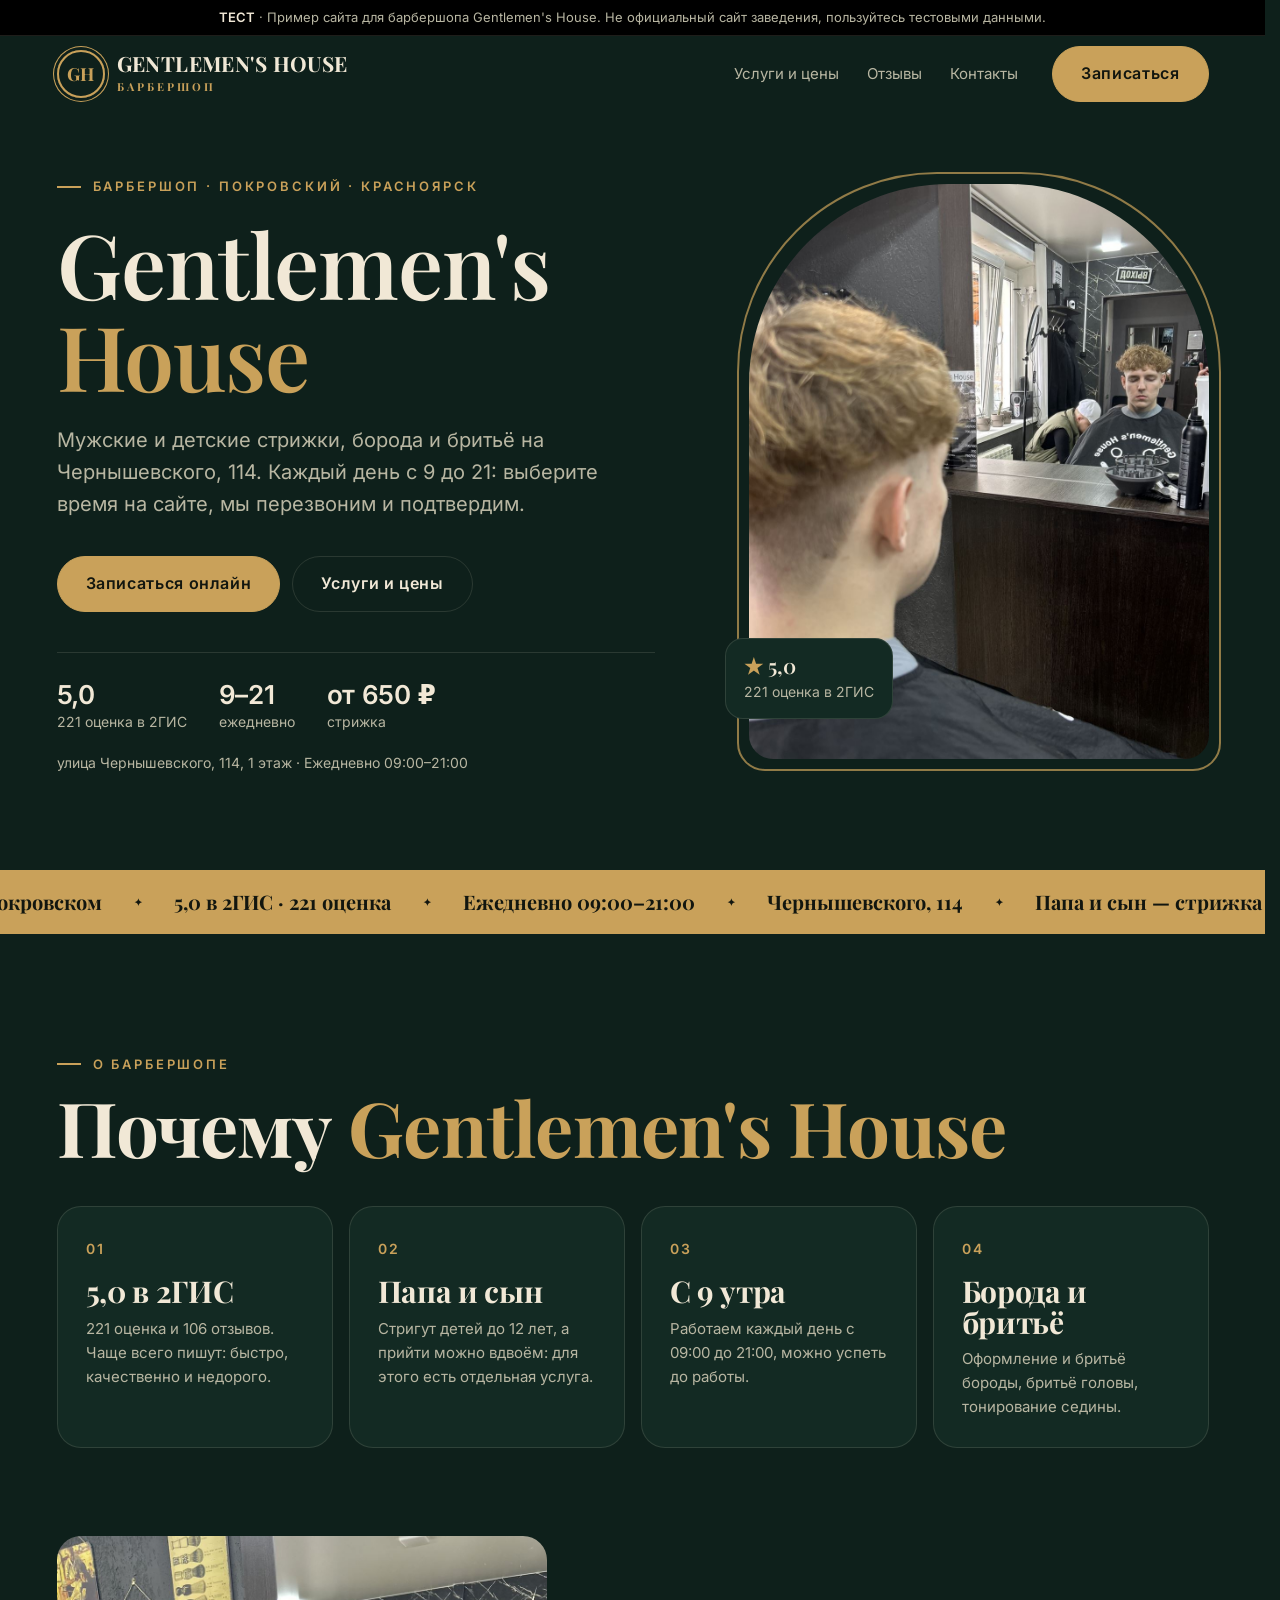
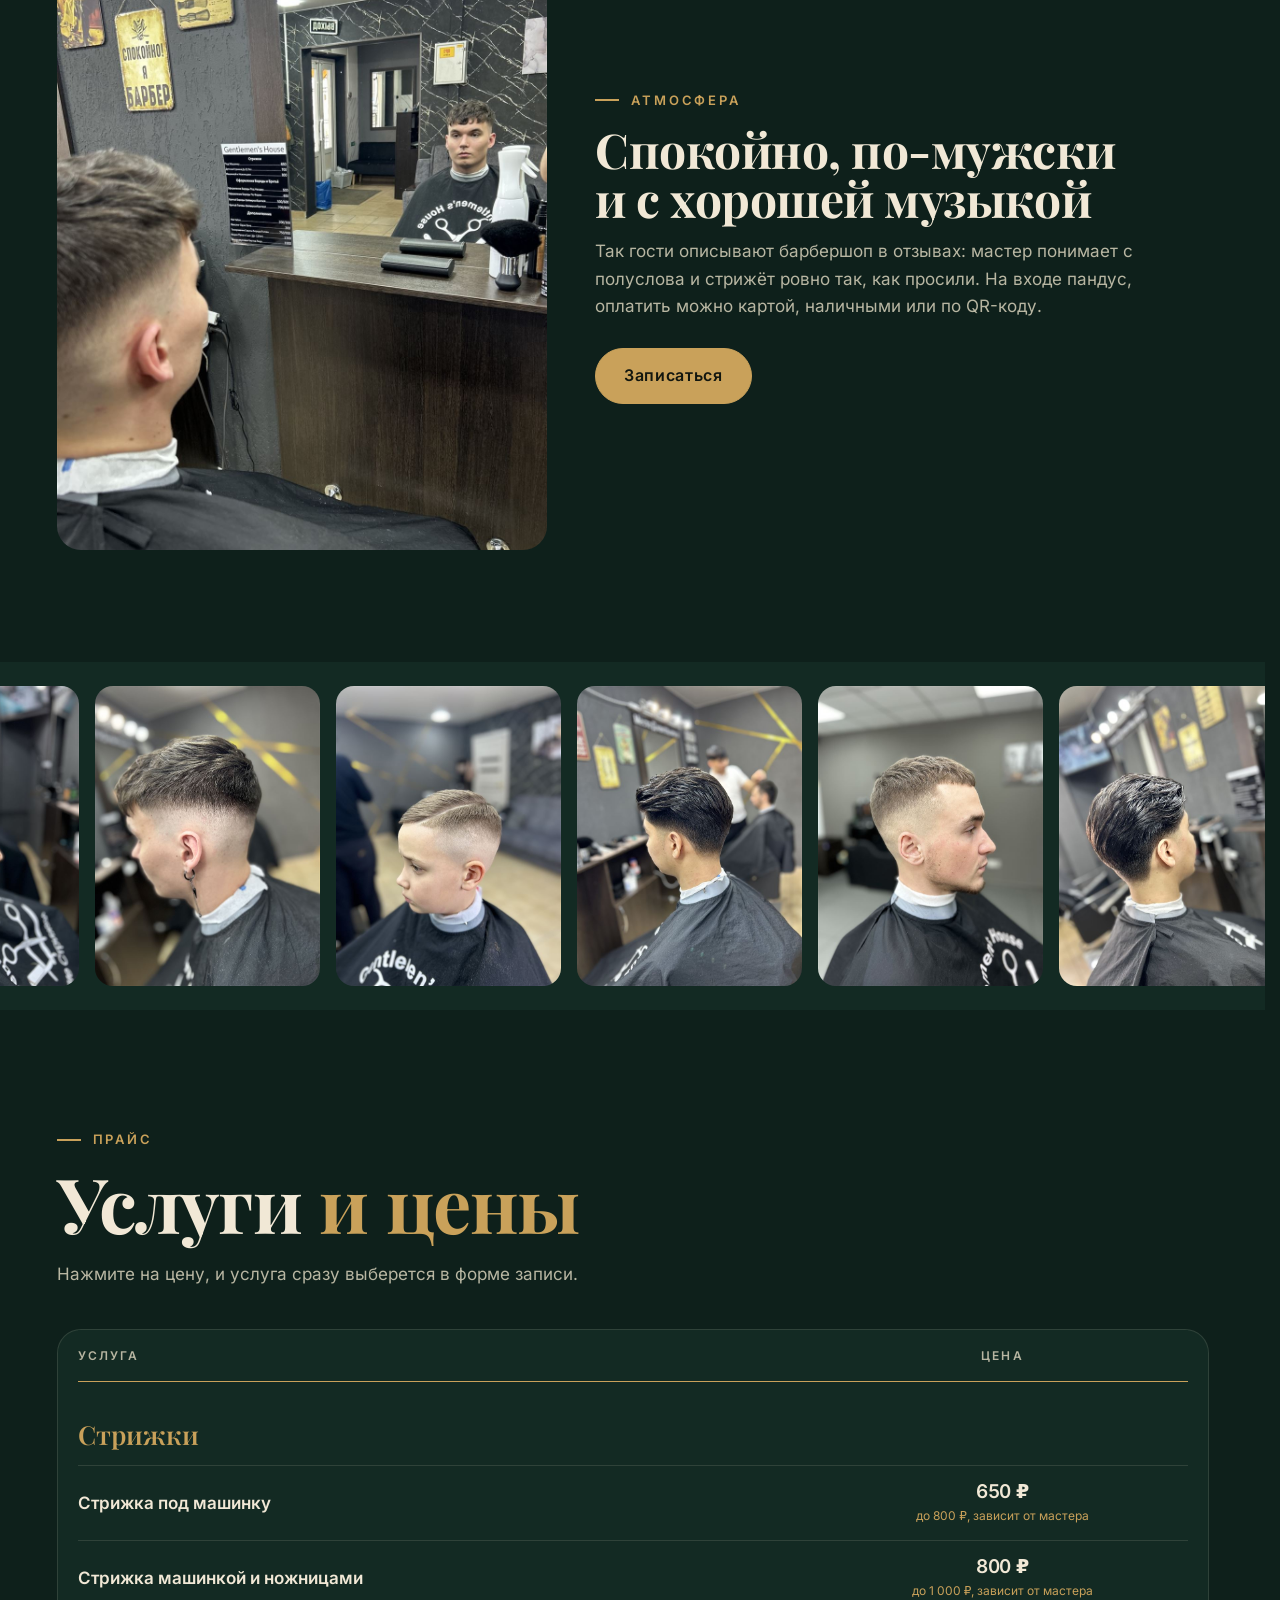
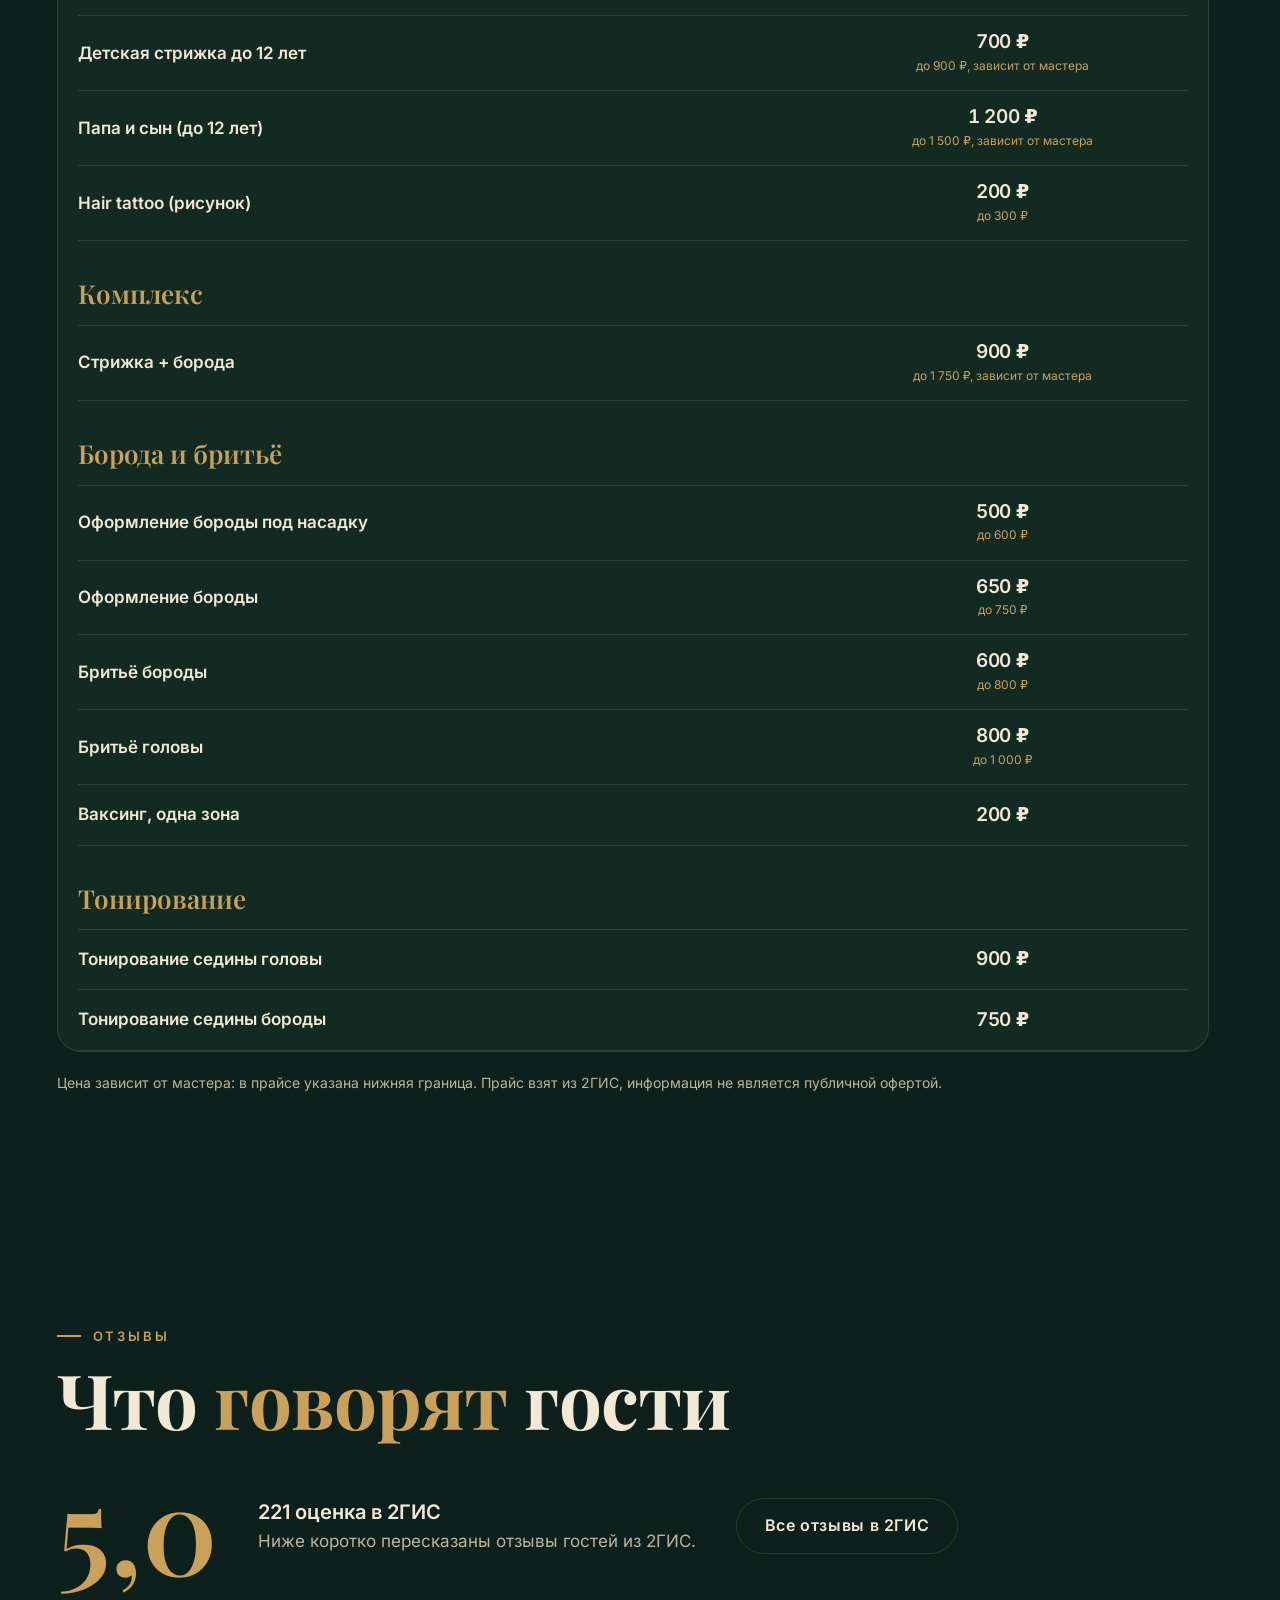
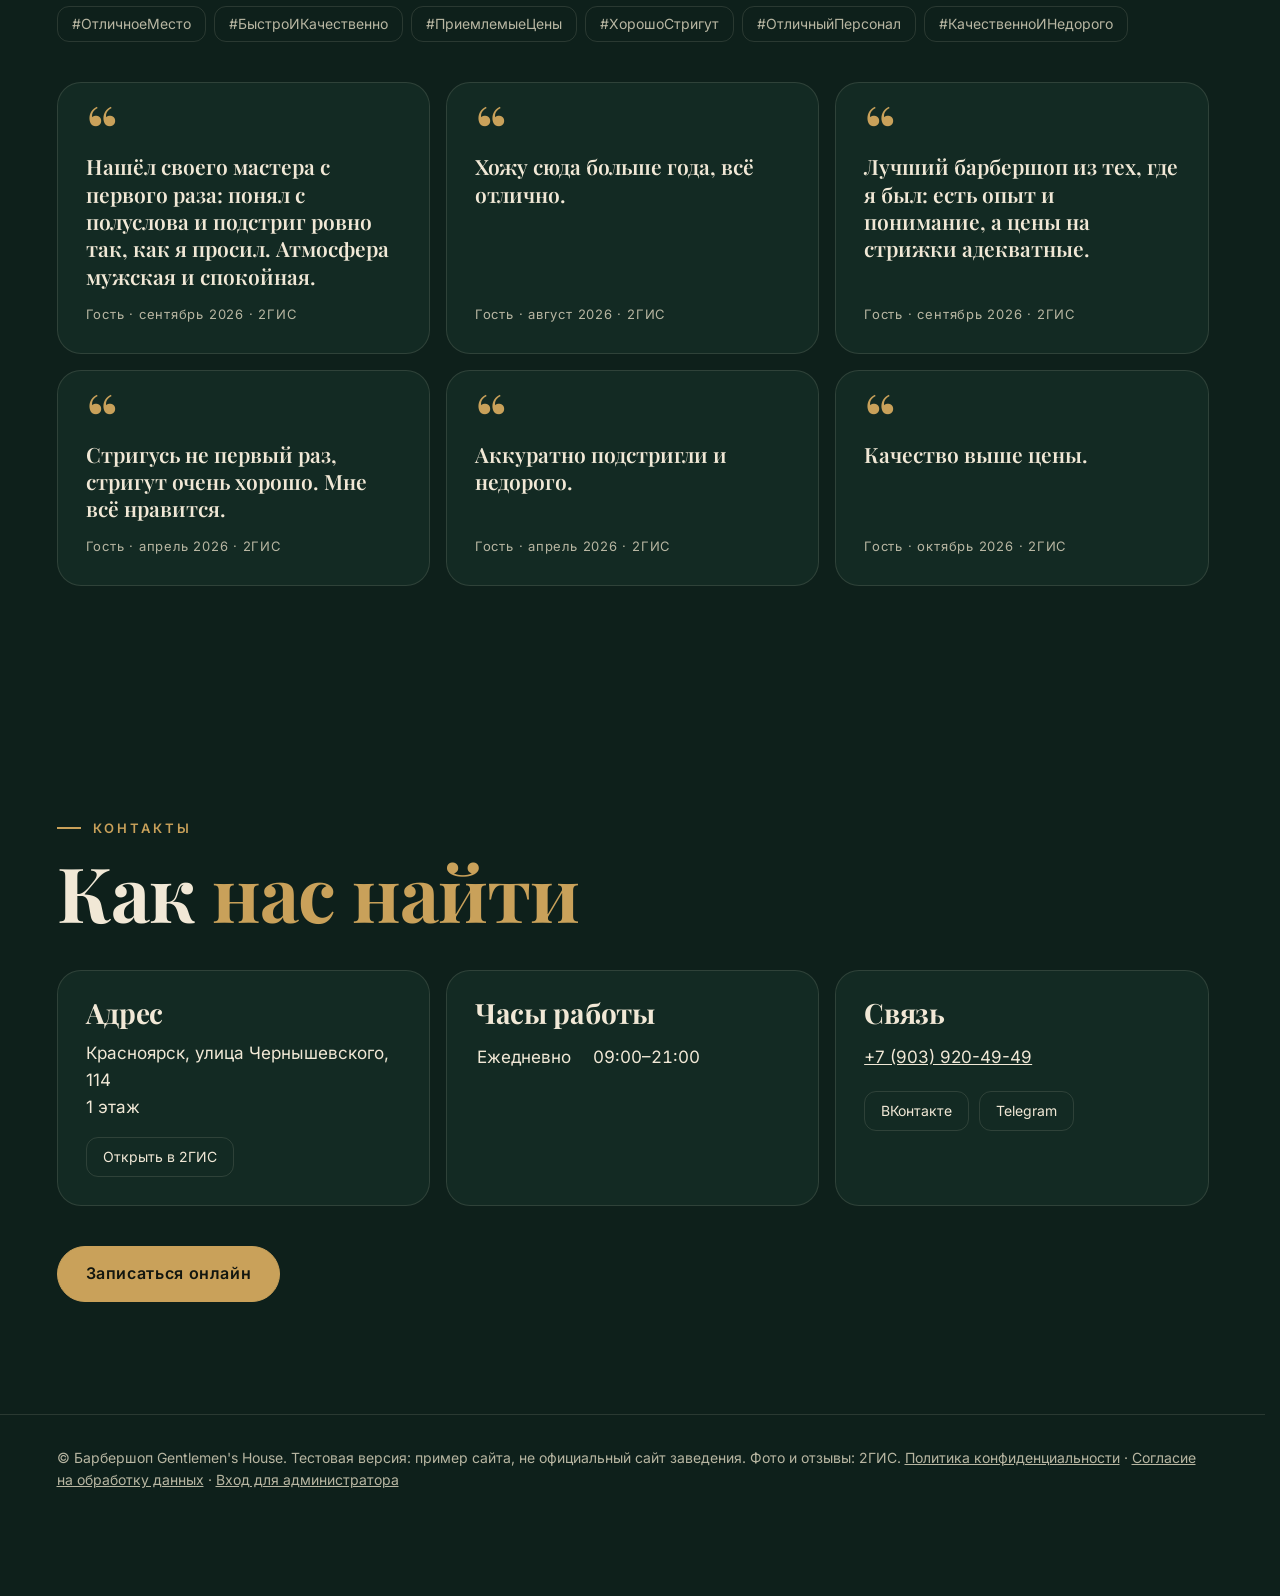
==== index.html @ 161bbb1d "Add files via upload" ====
<!DOCTYPE html>
<html lang="ru">
<head>
<meta name="robots" content="noindex">
<meta charset="utf-8">
<meta name="viewport" content="width=device-width, initial-scale=1">
<title>Барбершоп Gentlemen's House — мужские стрижки в Красноярске</title>
<meta name="description" content="Барбершоп Gentlemen's House на Чернышевского, 114, Красноярск. Стрижки, борода, бритьё, детские стрижки. Онлайн-запись.">
<link rel="icon" type="image/png" href="favicon.png">
<link rel="apple-touch-icon" href="apple-touch-icon.png">
<link rel="stylesheet" href="fonts/fonts.css">
<style>
/* Переменные шаблона. Цвета и шрифты этого сайта задаёт его стиль в конце блока. */
:root{--bg:#0E1422;--bg2:#141C30;--card:#1A2440;--ink:#F3EBDD;--muted:#A9B0C2;--line:rgba(243,235,221,.11);--gold:#D9AE62;--gold-h:#E8C27E;--on-gold:#1A1408;--shade:14,20,34;
  --serif:"Yeseva One",Georgia,serif;--sans:Rubik,system-ui,sans-serif}*{box-sizing:border-box;margin:0}
/* scroll-padding: якоря не прячутся под закреплённой шапкой; scrollbar-gutter: страница не дёргается, когда открывается форма */
html{scroll-behavior:smooth;scroll-padding-top:88px;scrollbar-gutter:stable}
body{font-family:var(--sans);background:var(--bg);color:var(--ink);line-height:1.6;font-size:17px;overflow-x:hidden;-webkit-tap-highlight-color:transparent}
body.lock{overflow:hidden}
h1,h2,h3{font-family:var(--serif);font-weight:600;line-height:1.02;text-wrap:balance}
/* цены и счётчики набираем основным шрифтом: цифры ровнее и читаются лучше */
.meta b,.pc b{font-family:var(--sans)!important;font-weight:600!important;letter-spacing:-.01em}
a{color:inherit}
button,a,select,input{touch-action:manipulation}
:focus-visible{outline:2px solid var(--gold);outline-offset:3px}
.skip{position:absolute;left:16px;top:-80px;z-index:100;background:var(--gold);color:var(--on-gold);padding:12px 18px;text-decoration:none;font-weight:700}
.skip:focus{top:16px}
.ico{width:20px;height:20px;flex:none;fill:none;stroke:currentColor;stroke-width:1.6;stroke-linecap:round;stroke-linejoin:round}
.wrap{max-width:1200px;margin:0 auto;padding:0 24px}
.demo{background:#000;color:var(--muted);text-align:center;font-size:13px;padding:7px 12px;border-bottom:1px solid var(--line)}
.demo b{color:var(--ink)}
.kicker{display:inline-flex;align-items:center;gap:12px;font-size:13px;font-weight:700;letter-spacing:.22em;text-transform:uppercase;color:var(--gold)}
.kicker::before{content:"";width:32px;height:1px;background:currentColor}

/* шапка */
.top{position:sticky;top:0;z-index:40;transition:background .3s,border-color .3s;border-bottom:1px solid transparent}
.top.solid{background:rgba(var(--shade),.985);backdrop-filter:blur(10px);border-color:var(--line)}
.top .wrap{display:flex;align-items:center;gap:24px;height:76px}
.logo{display:flex;align-items:center;gap:12px;flex:none;text-decoration:none}
.logo img{display:block;width:56px;height:56px;border-radius:50%}
.logo span{font-family:var(--serif);font-size:24px;font-weight:700;letter-spacing:.14em;text-transform:uppercase}
.nav{display:flex;gap:8px;margin-left:auto}
.nav a{text-decoration:none;font-size:15px;color:var(--muted);padding:12px 10px;transition:color .2s}
.nav a:hover{color:var(--ink)}
.burger{display:none;width:44px;height:44px;border:1px solid var(--line);background:transparent;color:var(--ink);cursor:pointer;place-items:center}
.burger .ico{width:22px;height:22px}
/* кнопки: прямые углы и тонкая рамка */
.btn{display:inline-flex;align-items:center;justify-content:center;gap:10px;background:var(--gold);color:var(--on-gold);border:1px solid var(--gold);border-radius:0;font:inherit;font-weight:700;font-size:15px;letter-spacing:.08em;text-transform:uppercase;padding:14px 28px;min-height:50px;cursor:pointer;text-decoration:none;transition:background .2s,border-color .2s,transform .15s}
.btn:hover{background:var(--gold-h);border-color:var(--gold-h)}
.btn:active{transform:scale(.97)}
.btn.ghost{background:transparent;border-color:var(--line);color:var(--ink)}
.btn.ghost:hover{border-color:var(--gold);color:var(--gold)}
.btn:disabled{opacity:.5;cursor:default}

/* первый экран: текст слева, вертикальное чёрно-белое фото справа в золотой рамке со сдвигом */
.hero{padding:56px 0 96px}
.hero .wrap{display:grid;grid-template-columns:1.1fr .9fr;gap:64px;align-items:center}
.hero h1{font-size:clamp(52px,7.4vw,112px);font-weight:600;margin:20px 0 24px;letter-spacing:-.01em}
.hero h1 em{font-style:italic;color:var(--gold);font-weight:600}
.lead{font-size:clamp(17px,1.6vw,20px);color:var(--muted);max-width:30em}
.cta{display:flex;flex-wrap:wrap;gap:12px;margin:36px 0 40px}
.meta{display:grid;grid-template-columns:repeat(3,auto);gap:12px 32px;justify-content:start;padding-top:28px;border-top:1px solid var(--line)}
.meta div{display:grid;gap:2px;font-size:14px;color:var(--muted)}
.meta b{font-size:26px;line-height:1.1;color:var(--ink)}
.meta .star{color:var(--gold);font-size:20px}
.shot{position:relative;justify-self:end;width:min(100%,460px)}
.shot::before{content:"";position:absolute;inset:24px -24px -24px 24px;border:1px solid var(--gold);opacity:.55}
/* height:auto обязателен: иначе атрибут height у картинки растягивает её на все 1649 пикселей */
.shot img{position:relative;display:block;width:100%;height:auto;aspect-ratio:4/5;max-height:calc(100vh - 170px);object-fit:cover;object-position:50% 70%;filter:grayscale(1) contrast(1.05)}
.shot figcaption{position:absolute;left:-28px;bottom:40px;background:var(--bg);border:1px solid var(--line);padding:14px 18px;font-size:14px;color:var(--muted);max-width:250px}
.shot figcaption b{display:block;font-family:var(--serif);font-size:21px;line-height:1.15;margin-bottom:4px;color:var(--ink);font-weight:600}
@media (max-width:900px){
  .hero{padding:24px 0 72px}
  .hero .wrap{grid-template-columns:1fr;gap:40px}
  .shot{justify-self:stretch;width:auto;order:-1}
  .shot img{aspect-ratio:4/3;max-height:none;object-position:50% 70%}
  .shot::before{inset:14px -10px -14px 10px}
  .shot figcaption{left:12px;bottom:12px;padding:10px 14px;font-size:13px}
  .shot figcaption b{font-size:17px}
  .meta{grid-template-columns:repeat(2,auto)}
}
@media (max-width:760px){
  .top .wrap{gap:12px}
  .top .btn{margin-left:auto;padding:10px 16px;min-height:44px;font-size:13px}
  .burger{display:grid}
  .nav{display:none;position:absolute;left:0;right:0;top:100%;flex-direction:column;gap:0;margin:0;padding:8px 24px 16px;background:rgba(var(--shade),.97);backdrop-filter:blur(8px);border-bottom:1px solid var(--line)}
  .nav.open{display:flex;animation:drop .2s ease-out}
  .nav a{font-size:17px;color:var(--ink);padding:14px 0;border-bottom:1px solid var(--line)}
  .nav a:last-child{border-bottom:0}
}
@keyframes drop{from{opacity:0;transform:translateY(-8px)}}

/* бегущая строка: тонкая, без заливки, с золотыми ромбами */
.ticker{border-block:1px solid var(--line);overflow:hidden;white-space:nowrap;padding:16px 0;font-family:var(--serif);font-size:22px;font-style:italic;color:var(--ink)}
/* дорожка из двух одинаковых половин; её прокручивает скрипт (scrollLeft), а не transform: Safari на iPhone не рисует длинную сдвигаемую полосу */
.ticker .track{display:flex;width:max-content;gap:32px;padding-right:32px}
.ticker span{flex:none}
.ticker span::after{content:"◆";font-style:normal;font-size:10px;color:var(--gold);margin-left:32px;vertical-align:4px}

main{overflow-x:clip}
section{padding:112px 0}
h2{font-size:clamp(40px,6vw,76px);margin:14px 0 40px}
h2 em{font-style:italic;color:var(--gold)}
.sub{color:var(--muted);max-width:40em;margin:-20px 0 40px}

/* преимущества: нумерованные колонки с тонкими разделителями */
.feats{display:grid;grid-template-columns:repeat(4,1fr);border-top:1px solid var(--line)}
.feat{padding:32px 28px 8px 0}
.feat+.feat{padding-left:28px;border-left:1px solid var(--line)}
.feat .n{font-family:var(--serif);font-size:20px;color:var(--gold);font-style:italic}
.feat h3{font-size:30px;margin:14px 0 10px}
.feat p{color:var(--muted);font-size:15px}
@media (max-width:900px){.feats{grid-template-columns:1fr 1fr}.feat:nth-child(3){padding-left:0;border-left:0}.feat:nth-child(n+3){border-top:1px solid var(--line)}}
@media (max-width:560px){.feats{grid-template-columns:1fr}.feat,.feat+.feat{padding:24px 0;border-left:0}.feat+.feat{border-top:1px solid var(--line)}}
.about{display:grid;grid-template-columns:1.25fr 1fr;gap:48px;align-items:end;margin-top:88px}
.about img{width:100%;height:auto;aspect-ratio:3/2;object-fit:cover;display:block;filter:grayscale(.35)}
.about h3{font-size:clamp(34px,4vw,48px);margin:14px 0 16px}
.about p{color:var(--muted)}
@media (max-width:900px){.about{grid-template-columns:1fr;gap:28px;margin-top:64px}}

/* лента фото: прямая, без наклона, фото в серых тонах и цветные при наведении */
.film{border-block:1px solid var(--line);padding:24px 0;background:var(--bg2)}
.reel{overflow:hidden}
/* padding-right = gap, чтобы две половины дорожки были ровно одинаковой ширины */
.strip{display:flex;gap:16px;padding-right:16px;width:max-content}
.strip img{height:300px;width:auto;display:block;filter:grayscale(1);transition:filter .4s}
.strip img:hover{filter:none}
@media (max-width:760px){.strip img{height:200px}}

/* прайс: строки услуг, по столбцу на уровень мастера (число столбцов задаёт скрипт через --n) */
.ptable{border-top:1px solid var(--gold)}
.pr{display:grid;grid-template-columns:minmax(0,2fr) repeat(var(--n,3),minmax(0,1fr));align-items:center;border-bottom:1px solid var(--line)}
.pr>*{padding:16px 12px}
.pr>:first-child{padding-left:0}
.pr.head{background:var(--bg);position:sticky;top:76px;z-index:2;border-bottom-color:var(--gold)}
.pr.head span{font-size:12px;font-weight:700;letter-spacing:.18em;text-transform:uppercase;color:var(--muted)}
.pr.head span:not(:first-child){text-align:center}
.pr.head small{display:block}
.pgrp{padding:40px 0 10px;font-family:var(--serif);font-size:32px;font-style:italic;color:var(--gold);border-bottom:1px solid var(--line)}
.pn b{font-weight:600;display:block;font-size:17px}
.pn small{color:var(--muted);font-size:13px}
.pc{display:grid;justify-items:center;gap:2px;text-align:center}
.pc b{font-size:19px;white-space:nowrap;font-variant-numeric:tabular-nums;line-height:1.2}
.pc small{color:var(--muted);font-size:12px}
button.pc{font:inherit;color:var(--ink);background:transparent;border:1px solid transparent;margin:6px;padding:8px 6px;cursor:pointer;transition:background .2s,border-color .2s}
button.pc:hover{border-color:var(--gold);background:rgba(201,168,106,.08)}
.pc.none{color:var(--muted)}
.pnote{color:var(--muted);font-size:14px;margin-top:20px}
@media (max-width:700px){
  .pr{grid-template-columns:repeat(var(--n,3),minmax(0,1fr))}
  .pr .pn{grid-column:1/-1;padding-bottom:0}
  .pr.head span:first-child{display:none}
  .pr>*{padding:10px 6px}
  .pc b{font-size:18px}
}

/* мастера */
.masters{display:grid;grid-template-columns:repeat(auto-fill,minmax(230px,1fr));gap:24px}
.mc{display:flex;flex-direction:column;border:1px solid var(--line);background:var(--bg2)}
.ph{position:relative;aspect-ratio:4/5;background:radial-gradient(circle at 50% 35%,#26262A,#0E0E10 70%);display:grid;place-items:center;overflow:hidden}
.ph b{font-family:var(--serif);font-size:84px;font-style:italic;color:var(--gold);font-weight:600}
.ph img{position:absolute;inset:0;width:100%;height:100%;object-fit:cover;filter:grayscale(1)}
.mi{padding:20px 22px 24px;display:grid;gap:4px;flex:1}
.mi h3{font-size:32px}
.mi small{color:var(--gold);font-size:12px;font-weight:700;letter-spacing:.16em;text-transform:uppercase}
.mi .btn{margin-top:16px;justify-self:start;min-height:44px;padding:10px 18px;font-size:13px}

/* отзывы: цитаты с большой кавычкой */
.rate{display:flex;flex-wrap:wrap;align-items:center;gap:20px 40px;margin-bottom:32px}
.rate .big{font-family:var(--serif);font-size:120px;line-height:.8;color:var(--gold)}
.rate p{color:var(--muted)}
.rate p b{color:var(--ink);display:block;font-size:20px}
.tags{display:flex;flex-wrap:wrap;gap:8px;margin-bottom:40px}
.tags span{border:1px solid var(--line);padding:6px 14px;font-size:14px;color:var(--muted)}
.revs{display:grid;grid-template-columns:repeat(auto-fill,minmax(320px,1fr));gap:0;border-top:1px solid var(--line)}
.rev{padding:32px 28px 32px 0;border-bottom:1px solid var(--line);display:flex;flex-direction:column;gap:14px}
.rev::before{content:"“";font-family:var(--serif);font-size:72px;line-height:.5;color:var(--gold);height:28px}
.rev p{font-family:var(--serif);font-size:24px;line-height:1.3}
.rev footer{margin-top:auto;color:var(--muted);font-size:13px;letter-spacing:.06em}

/* контакты */
.contacts{display:grid;grid-template-columns:repeat(3,1fr);gap:0;border-top:1px solid var(--line)}
.contacts>div{padding:28px 28px 28px 0}
.contacts>div+div{padding-left:28px;border-left:1px solid var(--line)}
.contacts h3{font-size:28px;margin-bottom:12px}
.contacts p a{display:inline-block;padding:4px 0}
.contacts td{padding:2px 20px 2px 0;font-variant-numeric:tabular-nums}
@media (max-width:900px){.contacts{grid-template-columns:1fr}.contacts>div+div{padding-left:0;border-left:0;border-top:1px solid var(--line)}}
.links{display:flex;flex-wrap:wrap;gap:10px;margin-top:16px}
.links a{display:inline-flex;align-items:center;min-height:40px;font-size:14px;border:1px solid var(--line);padding:6px 16px;text-decoration:none;transition:border-color .2s,color .2s}
.links a:hover{border-color:var(--gold);color:var(--gold)}
.foot{padding:32px 0 104px;color:var(--muted);font-size:14px;border-top:1px solid var(--line)}
.foot a{color:var(--muted)}

/* круглая кнопка записи: появляется, когда первый экран с его кнопками уехал */
.fab{position:fixed;right:24px;bottom:calc(24px + env(safe-area-inset-bottom));z-index:45;width:64px;height:64px;border-radius:50%;background:var(--gold);color:var(--on-gold);border:0;cursor:pointer;display:grid;place-items:center;box-shadow:0 10px 30px rgba(0,0,0,.5);transition:transform .25s,opacity .25s,visibility .25s}
.fab:hover{transform:scale(1.08) rotate(-10deg);background:var(--gold-h)}
.fab:active{transform:scale(.94)}
.fab svg{width:28px;height:28px}
.fab.off,body.lock .fab{opacity:0;visibility:hidden;transform:scale(.6)}

/* выезжающая форма записи: закрывается быстрее, чем открывается */
.ovl{position:fixed;inset:0;z-index:60;background:rgba(0,0,0,.66);opacity:0;visibility:hidden;transition:opacity .25s,visibility .25s}
.drawer{position:fixed;top:0;right:0;bottom:0;z-index:61;width:min(520px,100%);background:var(--bg2);border-left:1px solid var(--gold);transform:translateX(100%);transition:transform .3s cubic-bezier(.4,0,1,1),visibility 0s linear .3s;display:flex;flex-direction:column;visibility:hidden}
.open .ovl{opacity:1;visibility:visible;transition-duration:.35s}
.open .drawer{transform:none;visibility:visible;transition:transform .45s cubic-bezier(.22,.9,.3,1),visibility 0s}
.dh{display:flex;align-items:center;justify-content:space-between;padding:20px 24px;border-bottom:1px solid var(--line)}
.dh h2{font-size:40px;margin:0;font-style:italic}
.dh h2:focus{outline:none}
.x{width:44px;height:44px;border:1px solid var(--line);background:transparent;color:var(--ink);cursor:pointer;display:grid;place-items:center;transition:border-color .2s}
.x:hover{border-color:var(--gold)}
.db{flex:1;overflow-y:auto;padding:24px;overscroll-behavior:contain}
@media (prefers-reduced-motion:reduce){
  html{scroll-behavior:auto}
  .drawer,.open .drawer,.ovl,.fab,.btn,.strip img{transition:none!important}
  .nav.open{animation:none}
}

form{display:grid;gap:16px}
label{font-weight:600;font-size:15px;display:grid;gap:6px}
.req{color:var(--gold)}
.hint{font-weight:400;font-size:13px;color:var(--muted)}
input,select{font:inherit;font-size:16px;padding:12px 14px;min-height:48px;border:1px solid var(--line);background:var(--card);color:var(--ink);border-radius:0;width:100%;transition:border-color .2s}
/* свой вид списков: Safari иначе рисует их светлыми, и текст на тёмной теме не читается */
select{-webkit-appearance:none;appearance:none;padding-right:44px;background:var(--card) url("data:image/svg+xml,%3Csvg xmlns='http://www.w3.org/2000/svg' viewBox='0 0 24 24' fill='none' stroke='%23D9AE62' stroke-width='2'%3E%3Cpath d='m6 9 6 6 6-6'/%3E%3C/svg%3E") no-repeat right 14px center/18px}
select option{background:var(--card);color:var(--ink)}
input:focus,select:focus{border-color:var(--gold);outline:none}
input:user-invalid{border-color:#E08A7A}
.sum{font-size:15px;color:var(--muted);margin-top:-6px}
.sum a{color:var(--muted);text-decoration:underline dotted;text-underline-offset:3px}
.sum a:hover{color:var(--gold)}
.sum b{color:var(--ink)}
.field{display:grid;gap:8px}
.lbl{font-weight:600;font-size:15px}
.cal{border:1px solid var(--line);background:var(--card);padding:12px}
.cal-h{display:flex;align-items:center;justify-content:space-between;margin-bottom:8px;font-weight:600}
.cal-h button{font:inherit;font-size:22px;color:var(--ink);background:none;border:0;cursor:pointer;min-width:44px;min-height:44px}
.cal-h button:hover:not(:disabled){background:rgba(242,238,230,.06)}
.cal-h button:disabled{opacity:.25;cursor:default}
.cal-g{display:grid;grid-template-columns:repeat(7,1fr);gap:4px;text-align:center}
.cal-w{color:var(--muted);font-size:13px;padding-bottom:4px}
.cal-d{font:inherit;font-weight:600;color:var(--ink);background:none;border:0;min-height:44px;cursor:pointer;font-variant-numeric:tabular-nums;transition:background .15s}
.cal-d:hover:not(:disabled){background:rgba(242,238,230,.06)}
.cal-d:disabled{color:var(--muted);opacity:.35;cursor:default;font-weight:400}
.cal-t{display:block;margin:8px auto 0;font:inherit;font-size:14px;color:var(--muted);background:none;border:0;cursor:pointer;min-height:44px;padding:0 16px}
.slot{font:inherit;font-weight:600;color:var(--ink);background:var(--card);border:1px solid var(--line);cursor:pointer;padding:10px 0;min-height:44px;font-variant-numeric:tabular-nums;transition:border-color .15s,background .15s}
.slot:hover{border-color:var(--gold)}
.cal-d.on,.slot.on{background:var(--gold);border-color:var(--gold);color:var(--on-gold)}
.picked{font-weight:600;margin:4px 0}
.grp{font-family:var(--serif);font-style:italic;font-size:20px;color:var(--gold);margin:14px 0 8px}
.slots{display:grid;grid-template-columns:repeat(auto-fill,minmax(76px,1fr));gap:8px}
.consent{display:flex;gap:10px;align-items:flex-start;font-weight:400;font-size:14px;color:var(--muted)}
.consent input{flex:none;width:20px;height:20px;min-height:0;padding:0;margin-top:3px;accent-color:var(--gold)}
.consent a{color:var(--ink)}
.ok,.err{display:none;padding:16px;margin-top:16px}
.ok{border:1px solid var(--gold);background:var(--card)}
.err{border:1px solid #E08A7A;color:#F0B5A8}

/* ===== стиль Gentlemen's House поверх шаблона: английский клуб — бутылочно-зелёный, сливочный и латунь,
   монограмма GH, фото в двойной латунной рамке. Playfair Display + Inter, свои файлы в fonts/. ===== */
:root{--bg:#0E201B;--bg2:#132A23;--card:#18332A;--ink:#F1E8D6;--muted:#B8B6A2;--line:rgba(241,232,214,.12);--gold:#C9A15A;--gold-h:#DDB873;--on-gold:#12160F;--shade:14,32,27;
  --serif:"Playfair Display",Georgia,serif;--sans:Inter,system-ui,sans-serif}
h1,h2,h3{font-weight:700;letter-spacing:-.01em}
h1 em,h2 em,.hero h1 em{font-style:normal;color:var(--gold)}
.top.solid{background:var(--bg);backdrop-filter:none}
.kicker::before{width:24px;height:2px}
/* монограмма в двойном кольце */
.logo .mono{width:48px;height:48px;border-radius:50%;border:2px solid var(--gold);box-shadow:0 0 0 3px var(--bg),0 0 0 4px var(--gold);display:grid;place-items:center;font:700 18px/1 var(--serif);color:var(--gold);letter-spacing:.02em}
.logo .wm{display:block;font:700 21px/1 var(--serif);letter-spacing:.02em}
.logo small{display:block;margin-top:4px;font-size:11px;letter-spacing:.28em;text-transform:uppercase;color:var(--gold)}
/* скруглённые кнопки, поля и карточки */
.btn{border-radius:999px;letter-spacing:.04em;text-transform:none;font-size:16px;font-weight:600}
.burger,.x,.links a,.tags span,.cal,.slot,.cal-d,.cal-h button,button.pc{border-radius:12px}
input,select{border-radius:12px}
.hero h1{font-size:clamp(50px,7vw,104px)}
.shot img{filter:none;border-radius:200px 200px 24px 24px}
.shot::before{border:2px solid var(--gold);border-radius:200px 200px 28px 28px;inset:-12px;opacity:.7}
.shot figcaption{left:-24px;border-radius:18px;background:var(--bg2)}
.shot figcaption b span{color:var(--gold)}
.hloc{display:block;margin-top:18px;font-size:14px;color:var(--muted)}
.ticker{background:var(--gold);color:var(--on-gold);border:0;font-family:var(--serif);font-style:normal;font-weight:700;font-size:20px}
.ticker span::after{content:"✦";color:var(--on-gold)}
.feats{border-top:0;gap:16px}
.feat,.feat+.feat{padding:28px;border:1px solid var(--line);border-radius:24px;background:var(--bg2)}
.feat .n{font-style:normal;font-family:var(--sans);font-weight:600;font-size:14px;letter-spacing:.2em}
@media (max-width:900px){.feat:nth-child(3){padding-left:28px;border-left:1px solid var(--line)}.feat:nth-child(n+3){border-top:1px solid var(--line)}}
@media (max-width:560px){.feat,.feat+.feat{padding:24px;border:1px solid var(--line)}}
.about img{filter:none;border-radius:24px;aspect-ratio:4/5;max-height:620px}
.about{grid-template-columns:.8fr 1fr;align-items:center}
@media (max-width:900px){.about{grid-template-columns:1fr}.about img{aspect-ratio:4/3}}
.film{border:0;background:var(--bg2)}
.strip img{filter:none;border-radius:18px}
.ptable{border-top:0;border-radius:24px;background:var(--bg2);border:1px solid var(--line);overflow:clip;padding:0 20px}
.pr.head{background:var(--bg2)}
.pgrp{font-style:normal;font-size:26px;padding-top:32px}
.pc small{color:var(--gold)}
@media (max-width:700px){.ptable{padding:0 12px}}
.revs{gap:16px;border-top:0}
.rev{padding:28px;border:1px solid var(--line);border-radius:24px;background:var(--bg2)}
.rev p{font-size:21px}
.contacts{border-top:0;gap:16px}
.contacts>div,.contacts>div+div{padding:28px;border:1px solid var(--line);border-radius:24px;background:var(--bg2)}
.dh h2{font-style:normal}
.drawer{border-left:0;border-radius:24px 0 0 24px}
.grp{font-style:normal}
.ok{border-radius:16px}
/* имён мастеров в открытых данных нет: блок мастеров скрыт, в записи «любой свободный мастер» */
#mastera{display:none}

/* на телефоне в шапке остаётся только монограмма, иначе не помещается кнопка */
@media (max-width:760px){.logo .wm,.logo small{display:none}}
</style>
</head>
<body>
<a class="skip" href="#uslugi">Перейти к услугам и ценам</a>
<div class="demo" role="note"><b>ТЕСТ</b> · Пример сайта для барбершопа Gentlemen's House. Не официальный сайт заведения, пользуйтесь тестовыми данными.</div>

<header class="top" id="top">
  <div class="wrap">
    <a class="logo" href="#" aria-label="Барбершоп Gentlemen's House, наверх"><span class="mono" aria-hidden="true">GH</span><span><span class="wm">Gentlemen's House</span><small>барбершоп</small></span></a>
    <nav class="nav" id="nav" aria-label="Разделы">
      <a href="#uslugi">Услуги и цены</a><a href="#otzyvy">Отзывы</a><a href="#kontakty">Контакты</a>
    </nav>
    <button class="btn" type="button" data-book>Записаться</button>
    <button class="burger" type="button" id="burger" aria-label="Открыть меню" aria-expanded="false" aria-controls="nav"><svg class="ico" viewBox="0 0 24 24" aria-hidden="true"><path d="M4 7h16M4 12h16M4 17h16"/></svg></button>
  </div>
</header>

<section class="hero" aria-label="Барбершоп Gentlemen's House">
  <div class="wrap">
    <div>
      <span class="kicker">Барбершоп · Покровский · Красноярск</span>
      <h1>Gentlemen's <em>House</em></h1>
      <p class="lead">Мужские и детские стрижки, борода и бритьё на Чернышевского, 114. Каждый день с 9 до 21: выберите время на сайте, мы перезвоним и подтвердим.</p>
      <div class="cta">
        <button class="btn" type="button" data-book>Записаться онлайн</button>
        <a class="btn ghost" href="#uslugi">Услуги и цены</a>
      </div>
      <div class="meta">
        <div><b>5,0</b>221 оценка в 2ГИС</div>
        <div><b>9–21</b>ежедневно</div>
        <div><b>от 650 ₽</b>стрижка</div>
      </div>
      <span class="hloc"><span id="haddr"></span> · <span id="hhrs"></span></span>
    </div>
    <figure class="shot">
      <img src="img/hero.jpg" width="1050" height="1400" alt="Барбер за работой в зале Gentlemen's House">
      <figcaption><b><span>★</span> 5,0</b>221 оценка в 2ГИС</figcaption>
    </figure>
  </div>
</section>

<div class="ticker" aria-hidden="true"><div class="track" id="tick"></div></div>

<main>
  <section id="pochemu">
    <div class="wrap">
      <span class="kicker">О барбершопе</span>
      <h2>Почему <em>Gentlemen's House</em></h2>
      <div class="feats">
        <div class="feat"><span class="n">01</span><h3>5,0 в 2ГИС</h3><p>221 оценка и 106 отзывов. Чаще всего пишут: быстро, качественно и недорого.</p></div>
        <div class="feat"><span class="n">02</span><h3>Папа и сын</h3><p>Стригут детей до 12 лет, а прийти можно вдвоём: для этого есть отдельная услуга.</p></div>
        <div class="feat"><span class="n">03</span><h3>С 9 утра</h3><p>Работаем каждый день с 09:00 до 21:00, можно успеть до работы.</p></div>
        <div class="feat"><span class="n">04</span><h3>Борода и бритьё</h3><p>Оформление и бритьё бороды, бритьё головы, тонирование седины.</p></div>
      </div>
      <div class="about">
        <img src="img/about.jpg" width="1050" height="1400" alt="Рабочее место барбера в Gentlemen's House" loading="lazy">
        <div>
          <span class="kicker">Атмосфера</span>
          <h3>Спокойно, по-мужски и с хорошей музыкой</h3>
          <p>Так гости описывают барбершоп в отзывах: мастер понимает с полуслова и стрижёт ровно так, как просили. На входе пандус, оплатить можно картой, наличными или по QR-коду.</p>
          <p style="margin-top:28px"><button class="btn" type="button" data-book>Записаться</button></p>
        </div>
      </div>
    </div>
  </section>

  <div class="film" aria-label="Фото работ"><div class="reel"><div class="strip" id="strip"></div></div></div>

  <section id="uslugi">
    <div class="wrap">
      <span class="kicker">Прайс</span>
      <h2>Услуги <em>и цены</em></h2>
      <p class="sub">Нажмите на цену, и услуга сразу выберется в форме записи.</p>
      <div class="ptable" id="prices"></div>
      <p class="pnote">Цена зависит от мастера: в прайсе указана нижняя граница. Прайс взят из 2ГИС, информация не является публичной офертой.</p>
    </div>
  </section>

  <section id="mastera">
    <div class="wrap">
      <span class="kicker">Команда</span>
      <h2>Наши <em>мастера</em></h2>
      <div class="masters" id="masters"></div>
    </div>
  </section>

  <section id="otzyvy">
    <div class="wrap">
      <span class="kicker">Отзывы</span>
      <h2>Что <em>говорят</em> гости</h2>
      <div class="rate">
        <div class="big">5,0</div>
        <p><b>221 оценка в 2ГИС</b>Ниже коротко пересказаны отзывы гостей из 2ГИС.</p>
        <a class="btn ghost" href="https://2gis.ru/krasnoyarsk/firm/70000001066967340/tab/reviews" target="_blank" rel="noopener">Все отзывы в 2ГИС</a>
      </div>
      <div class="tags" aria-label="О чём чаще пишут в отзывах">
        <span>#ОтличноеМесто</span><span>#БыстроИКачественно</span><span>#ПриемлемыеЦены</span><span>#ХорошоСтригут</span><span>#ОтличныйПерсонал</span><span>#КачественноИНедорого</span>
      </div>
      <div class="revs">
        <article class="rev"><p>Нашёл своего мастера с первого раза: понял с полуслова и подстриг ровно так, как я просил. Атмосфера мужская и спокойная.</p><footer>Гость · сентябрь 2026 · 2ГИС</footer></article>
        <article class="rev"><p>Хожу сюда больше года, всё отлично.</p><footer>Гость · август 2026 · 2ГИС</footer></article>
        <article class="rev"><p>Лучший барбершоп из тех, где я был: есть опыт и понимание, а цены на стрижки адекватные.</p><footer>Гость · сентябрь 2026 · 2ГИС</footer></article>
        <article class="rev"><p>Стригусь не первый раз, стригут очень хорошо. Мне всё нравится.</p><footer>Гость · апрель 2026 · 2ГИС</footer></article>
        <article class="rev"><p>Аккуратно подстригли и недорого.</p><footer>Гость · апрель 2026 · 2ГИС</footer></article>
        <article class="rev"><p>Качество выше цены.</p><footer>Гость · октябрь 2026 · 2ГИС</footer></article>
      </div>
    </div>
  </section>

  <section id="kontakty">
    <div class="wrap">
      <span class="kicker">Контакты</span>
      <h2>Как <em>нас найти</em></h2>
      <div class="contacts">
        <div><h3>Адрес</h3><p id="addr"></p><div class="links"><a href="https://2gis.ru/krasnoyarsk/firm/70000001066967340" target="_blank" rel="noopener">Открыть в 2ГИС</a></div></div>
        <div><h3>Часы работы</h3><table id="hrs"></table></div>
        <div><h3>Связь</h3><p id="phones"></p><div class="links" id="soc"></div></div>
      </div>
      <p style="margin-top:40px"><button class="btn" type="button" data-book>Записаться онлайн</button></p>
    </div>
  </section>
</main>

<footer class="foot">
  <div class="wrap">© <span id="fbrand"></span>. Тестовая версия: пример сайта, не официальный сайт заведения. Фото и отзывы: 2ГИС. <a href="privacy.html">Политика конфиденциальности</a> · <a href="soglasie.html">Согласие на обработку данных</a> · <a href="admin.html">Вход для администратора</a></div>
</footer>

<button class="fab off" id="fab" type="button" data-book aria-label="Записаться онлайн">
  <svg viewBox="0 0 24 24" fill="none" stroke="currentColor" stroke-width="2" stroke-linecap="round" aria-hidden="true"><circle cx="6" cy="6" r="3"/><circle cx="6" cy="18" r="3"/><path d="M20 4 8.1 15.9M14.5 14.5 20 20M8.1 8.1 12 12"/></svg>
</button>

<div id="book">
  <div class="ovl" id="ovl"></div>
  <aside class="drawer" id="drawer" role="dialog" aria-modal="true" aria-labelledby="dtitle" aria-hidden="true">
    <div class="dh"><h2 id="dtitle" tabindex="-1">Запись</h2><button class="x" type="button" id="dclose" aria-label="Закрыть"><svg class="ico" viewBox="0 0 24 24" aria-hidden="true"><path d="M6 6l12 12M18 6 6 18"/></svg></button></div>
    <div class="db">
      <form id="f">
        <label>Мастер<select name="master" id="master"></select></label>
        <label>Услуга<select name="service" id="svc"></select></label>
        <p class="sum"><span id="sum"></span> Все цены — <a href="#uslugi" id="pricelink">в прайсе</a>.</p>
        <div class="field"><span class="lbl">День</span><div class="cal" id="days"></div></div>
        <div class="field"><span class="lbl">Время</span><div id="times" aria-live="polite"></div></div>
        <label><span>Имя <span class="req" aria-hidden="true">*</span></span><input name="name" required autocomplete="given-name" maxlength="40" placeholder="Как к вам обращаться"></label>
        <label><span>Телефон <span class="req" aria-hidden="true">*</span></span><input name="phone" aria-describedby="phint" type="tel" inputmode="tel" required autocomplete="tel" maxlength="18" placeholder="+7 (___) ___-__-__" pattern="\+7 \(\d{3}\) \d{3}-\d{2}-\d{2}" title="Введите номер полностью: +7 (999) 123-45-67"><span class="hint" id="phint">Перезвоним, чтобы подтвердить время</span></label>
        <label class="consent"><input type="checkbox" name="consent" required><span>Я даю <a href="soglasie.html" target="_blank" rel="noopener">согласие на обработку персональных данных</a> (имя и телефон) для записи на услугу</span></label>
        <button class="btn" type="submit">Отправить заявку</button>
      </form>
      <div class="ok" id="ok" role="status"><p>Заявка принята. Мы перезвоним в течение 15 минут и подтвердим время.</p><p style="margin-top:12px"><button class="btn ghost" type="button" id="again">Закрыть</button></p></div>
      <p class="err" id="err" role="alert"></p>
    </div>
  </aside>
</div>

<script>
var WORKER_URL = 'https://gentlemens-zayavki.kenny-ki.workers.dev';
// Длительности услуг у заведения неизвестны: в настройках стоят примерные, только чтобы считать свободное время.
// Пока владелец их не уточнит, на сайте минуты не показываем.
var SHOW_MINUTES = false;
var DAYKEYS = {'Пн':1,'Вт':2,'Ср':3,'Чт':4,'Пт':5,'Сб':6,'Вс':0};
var GALLERY = ['g01','g02','g03','g04','g05','g06','g07','g08','g09','g10'];
// "10:00-21:00" -> [10, 21]; пустая строка = выходной
function parseHours(o){
  var r = {};
  Object.keys(o).forEach(function(k){
    var m = /^(\d{1,2}):(\d{2})-(\d{1,2}):(\d{2})$/.exec(String(o[k]).trim());
    if (m && k in DAYKEYS) r[DAYKEYS[k]] = [+m[1] + m[2] / 60, +m[3] + m[4] / 60];
  });
  return r;
}
function el(t, c, x){ var n = document.createElement(t); if (c) n.className = c; if (x != null) n.textContent = x; return n; }
function money(n){ return String(n).replace(/\B(?=(\d{3})+(?!\d))/g, ' ') + ' ₽'; }

// Шапка становится плотной при прокрутке
var topEl = document.getElementById('top');
function onScroll(){ topEl.classList.toggle('solid', window.scrollY > 40); }
window.addEventListener('scroll', onScroll, {passive: true}); onScroll();

// Меню на телефоне
var nav = document.getElementById('nav'), burger = document.getElementById('burger');
function setMenu(open){
  nav.classList.toggle('open', open); burger.setAttribute('aria-expanded', open);
  burger.setAttribute('aria-label', open ? 'Закрыть меню' : 'Открыть меню');
}
burger.onclick = function(){ setMenu(!nav.classList.contains('open')); };
nav.addEventListener('click', function(e){ if (e.target.closest('a')) setMenu(false); });
document.addEventListener('keydown', function(e){ if (e.key === 'Escape' && nav.classList.contains('open')){ setMenu(false); burger.focus(); } });

// Круглая кнопка записи прячется на первом экране, где своих кнопок записи хватает
(function(){
  var fab = document.getElementById('fab'), hero = document.querySelector('.hero');
  if (!('IntersectionObserver' in window)){ fab.classList.remove('off'); return; }
  new IntersectionObserver(function(e){ fab.classList.toggle('off', e[0].isIntersecting); fab.tabIndex = e[0].isIntersecting ? -1 : 0; }, {threshold: .35}).observe(hero);
})();

// Бесконечная лента: дорожка из двух одинаковых половин прокручивается внутри рамки (scrollLeft).
// Не transform: длинную сдвигаемую полосу Safari на iPhone через пару секунд перестаёт рисовать.
// speed — пикселей в секунду, slow — при «уменьшении движения» в настройках телефона.
function marquee(box, track, speed, slow){
  if (matchMedia('(prefers-reduced-motion: reduce)').matches) speed = slow;
  var pos = 0, last = null;
  function step(ts){
    if (last !== null){
      var half = track.offsetWidth / 2;
      if (half > 0){ pos = (pos + speed * Math.min(ts - last, 100) / 1000) % half; box.scrollLeft = pos; }
    }
    last = ts; requestAnimationFrame(step);
  }
  requestAnimationFrame(step);
}

// Лента фото: два одинаковых набора для бесконечной прокрутки
(function(){
  var s = document.getElementById('strip');
  for (var k = 0; k < 2; k++) GALLERY.forEach(function(g){
    var i = document.createElement('img'); i.src = 'img/' + g + '.jpg'; i.decoding = 'async'; // без lazy: ширина ленты должна быть известна сразу, иначе она дёргается
    i.alt = k ? '' : "Работы мастеров барбершопа Gentlemen's House"; if (k) i.setAttribute('aria-hidden', 'true'); s.appendChild(i);
  });
  marquee(s.parentNode, s, 60, 25);
})();

// Выезжающая форма
var book = document.getElementById('book'), drawer = document.getElementById('drawer'), lastFocus = null, api = null;
function openBook(opts){
  lastFocus = document.activeElement;
  document.body.classList.add('lock'); book.classList.add('open'); drawer.setAttribute('aria-hidden', 'false');
  if (api) api.prefill(opts || {});
  setTimeout(function(){ document.getElementById('dtitle').focus({preventScroll: true}); }, 350);
}
function closeBook(){
  document.body.classList.remove('lock'); book.classList.remove('open'); drawer.setAttribute('aria-hidden', 'true');
  if (lastFocus) lastFocus.focus({preventScroll: true});
}
document.addEventListener('click', function(e){ var b = e.target.closest('[data-book]'); if (b){ e.preventDefault(); openBook({service: b.dataset.service, master: b.dataset.master, level: b.dataset.level}); } });
document.getElementById('ovl').onclick = closeBook;
document.getElementById('dclose').onclick = closeBook;
document.getElementById('again').onclick = closeBook;
document.addEventListener('keydown', function(e){
  if (!book.classList.contains('open')) return;
  if (e.key === 'Escape') closeBook();
  if (e.key === 'Tab'){ // фокус не уходит из формы
    var f = drawer.querySelectorAll('button,input,select,a[href]'), v = [].filter.call(f, function(x){ return x.offsetParent; });
    if (!v.length) return;
    if (e.shiftKey && document.activeElement === v[0]){ e.preventDefault(); v[v.length - 1].focus(); }
    else if (!e.shiftKey && document.activeElement === v[v.length - 1]){ e.preventDefault(); v[0].focus(); }
  }
});

function start(CFG){
var AHEAD = CFG.ahead, SHOP = CFG.shop, LEVELS = CFG.levels;
var SERVICES = CFG.services;
var MASTERS = CFG.masters.map(function(m){ return {id: m.id, name: m.name, level: m.level, exp: m.exp, h: parseHours(m.hours)}; })
  .filter(function(m){ return Object.keys(m.h).length; });
function lvOf(s, m){ var p = s.prices[m.level]; return p && p.minutes ? p : null; }
function svcByName(n){ return SERVICES.filter(function(s){ return s.name === n; })[0]; }

var brandText = "Барбершоп Gentlemen's House";
document.getElementById('fbrand').textContent = brandText;
var hoursText = SHOP.hours.map(function(r){ return r[0] + ' ' + r[1]; }).join(', ');
var CITY = /^[^,]+, /; // адрес на первом экране без названия города
// в примечании только первую букву делаем строчной: в нём бывают названия («Наши продукты»)
document.getElementById('haddr').textContent = SHOP.address.replace(CITY, '') + (SHOP.note ? ', ' + SHOP.note.charAt(0).toLowerCase() + SHOP.note.slice(1) : '');
document.getElementById('hhrs').textContent = hoursText;
var addrEl = document.getElementById('addr');
addrEl.textContent = SHOP.address; if (SHOP.note){ addrEl.appendChild(document.createElement('br')); addrEl.appendChild(document.createTextNode(SHOP.note)); }
var hrsEl = document.getElementById('hrs');
SHOP.hours.forEach(function(r){ var tr = el('tr'); tr.appendChild(el('td', '', r[0])); tr.appendChild(el('td', '', r[1])); hrsEl.appendChild(tr); });
var ph = document.getElementById('phones');
[SHOP.phone, SHOP.phone2].filter(Boolean).forEach(function(p, i){
  if (i) ph.appendChild(document.createElement('br'));
  var a = el('a', '', p); a.href = 'tel:' + p.replace(/[^\d+]/g, ''); ph.appendChild(a);
});
if (SHOP.email){ ph.appendChild(document.createElement('br')); var ma = el('a', '', SHOP.email); ma.href = 'mailto:' + SHOP.email; ph.appendChild(ma); }
var soc = document.getElementById('soc');
[['ВКонтакте', SHOP.vk], ['Telegram', SHOP.tg]].forEach(function(x){ if (x[1]){ var a = el('a', '', x[0]); a.href = x[1]; a.target = '_blank'; a.rel = 'noopener'; soc.appendChild(a); } });
var tick = ["Барбершоп в Покровском", "5,0 в 2ГИС · 221 оценка", "Ежедневно 09:00–21:00", "Чернышевского, 114", "Папа и сын — стрижка вместе"];
var tk = document.getElementById('tick'); // 4 повтора: две одинаковые половины, каждая шире экрана
for (var k = 0; k < 4; k++) tick.forEach(function(x){ tk.appendChild(el('span', '', x)); });
marquee(tk.parentNode, tk, 70, 30);

// Прайс: группа -> строки услуг, в каждой строке по ячейке на уровень мастера
var pl = document.getElementById('prices');
pl.style.setProperty('--n', LEVELS.length); // столько столбцов цен, сколько уровней мастеров
var head = el('div', 'pr head'); head.setAttribute('aria-hidden', 'true');
head.appendChild(el('span', '', 'Услуга'));
LEVELS.forEach(function(l){ head.appendChild(el('span', '', LEVELS.length > 1 ? l : 'Цена')); }); // один уровень — столбец просто «Цена»
pl.appendChild(head);
var GROUPS = []; // группы в порядке первого появления, услуги без группы в конце
SERVICES.forEach(function(s){ if (GROUPS.indexOf(s.group || '') < 0) GROUPS.push(s.group || ''); });
GROUPS.sort(function(a, b){ return (a === '') - (b === ''); });
GROUPS.forEach(function(g){
  if (g) pl.appendChild(el('div', 'pgrp', g));
  SERVICES.filter(function(s){ return (s.group || '') === g; }).forEach(priceRow);
});
// «до 800 ₽», «цена от» из описания услуги пишем мелко под ценой
function priceNote(s){ return /^(до |цена от)/.test(s.desc || '') ? s.desc : ''; }
function priceRow(s){
  var r = el('div', 'pr');
  var n = el('div', 'pn'); n.appendChild(el('b', '', s.name)); if (s.desc && !priceNote(s)) n.appendChild(el('small', '', s.desc));
  r.appendChild(n);
  LEVELS.forEach(function(l){
    var p = s.prices[l], hasMaster = MASTERS.some(function(m){ return m.level === l; }), c;
    if (!p){ c = el('div', 'pc none', '—'); c.setAttribute('aria-label', l + ': не выполняет'); }
    else if (p.minutes && hasMaster){
      c = el('button', 'pc'); c.type = 'button'; c.dataset.book = ''; c.dataset.service = s.name; c.dataset.level = l;
      c.setAttribute('aria-label', s.name + ', ' + l.toLowerCase() + ', ' + money(p.price) + ', записаться');
      c.appendChild(el('b', '', money(p.price))); if (priceNote(s)) c.appendChild(el('small', '', priceNote(s))); if (SHOW_MINUTES) c.appendChild(el('small', '', p.minutes + ' мин'));
    } else { c = el('div', 'pc'); c.setAttribute('aria-label', l + ': ' + money(p.price) + ', запись по телефону'); c.appendChild(el('b', '', money(p.price))); if (priceNote(s)) c.appendChild(el('small', '', priceNote(s))); c.appendChild(el('small', '', 'по телефону')); }
    r.appendChild(c);
  });
  pl.appendChild(r);
}

// Мастера
var ml = document.getElementById('masters');
MASTERS.forEach(function(m){
  var c = el('div', 'mc'), p = el('div', 'ph');
  p.appendChild(el('b', '', m.name.split(' ').map(function(w){ return w.charAt(0); }).join('')));
  var img = document.createElement('img'); img.src = m.id + '.jpg'; img.alt = 'Мастер ' + m.name; img.loading = 'lazy';
  img.onerror = function(){ this.remove(); }; p.appendChild(img);
  var mi = el('div', 'mi'); mi.appendChild(el('h3', '', m.name)); mi.appendChild(el('small', '', m.level + (m.exp ? ', стаж ' + m.exp : '')));
  var b = el('button', 'btn', 'Записаться'); b.type = 'button'; b.dataset.book = ''; b.dataset.master = m.id;
  mi.appendChild(b); c.appendChild(p); c.appendChild(mi); ml.appendChild(c);
});

// ---- форма записи ----
function p2(n){ return ('0' + n).slice(-2); }
function hm(m){ return p2(Math.floor(m / 60)) + ':' + (m % 60 ? '30' : '00'); }
function cells(start, dur){ var o = []; for (var m = start; m < start + dur; m += 30) o.push(hm(m)); return o; }
function isoOf(d){ return d.getFullYear() + '-' + p2(d.getMonth() + 1) + '-' + p2(d.getDate()); }
function fullDate(d){ return d.toLocaleDateString('ru-RU', {weekday:'long', day:'numeric', month:'long'}); }

var form = document.getElementById('f');
var nameEl = form.elements['name'], phoneEl = form.elements['phone'];
var svcEl = document.getElementById('svc'), masterEl = document.getElementById('master');
var busy = {}, selDate = null, selTime = null, DAYS = [], byIso = {}, WEEKS = [], calOpen = false, weekIdx = 0, curMaster = MASTERS[0];

// Сначала мастер (без цен), потом услуги этого мастера с его ценой
MASTERS.forEach(function(m){
  if (!SERVICES.some(function(s){ return lvOf(s, m); })) return;
  var o = el('option', '', m.name + (/мастер/i.test(m.name) ? '' : ' · ' + m.level.toLowerCase())); o.value = m.id; masterEl.appendChild(o);
});
function curSvc(){ return svcByName(svcEl.value); }
function fillServices(want){
  var keep = want || svcEl.value; svcEl.innerHTML = '';
  SERVICES.forEach(function(s){ var p = lvOf(s, curMaster); if (!p) return;
    var o = el('option', '', s.name + ' — ' + money(p.price)); o.value = s.name; svcEl.appendChild(o); });
  svcEl.value = keep; if (svcEl.selectedIndex < 0) svcEl.selectedIndex = 0; // услуги нет у этого мастера: берём первую
}
function renderSum(){
  var p = lvOf(curSvc(), curMaster), t = document.getElementById('sum'); t.textContent = '';
  t.appendChild(document.createTextNode('Стоимость: ')); t.appendChild(el('b', '', money(p.price))); if (priceNote(curSvc())) t.appendChild(document.createTextNode(' (' + priceNote(curSvc()) + ')'));
  if (SHOW_MINUTES) t.appendChild(document.createTextNode(' · примерно ' + p.minutes + ' мин.'));
  else t.appendChild(document.createTextNode('.'));
}
document.getElementById('pricelink').onclick = function(e){
  e.preventDefault(); closeBook();
  setTimeout(function(){ document.getElementById('uslugi').scrollIntoView({behavior: 'smooth'}); }, 50);
};

nameEl.addEventListener('input', function(){
  var pos = this.selectionStart;
  this.value = this.value.replace(/[^A-Za-zА-Яа-яЁё\s-]/g, '')
    .replace(/(^|[\s-])([a-zа-яё])/g, function(m, a, b){ return a + b.toUpperCase(); });
  this.setSelectionRange(pos, pos);
});
function fmtPhone(v){
  var d = v.replace(/\D/g, '');
  if (d[0] === '7' || d[0] === '8') d = d.slice(1);
  if (d.length > 10 && (d[0] === '7' || d[0] === '8')) d = d.slice(1);
  d = d.slice(0, 10);
  var o = '+7 (' + d.slice(0, 3);
  if (d.length > 3) o += ') ' + d.slice(3, 6);
  if (d.length > 6) o += '-' + d.slice(6, 8);
  if (d.length > 8) o += '-' + d.slice(8, 10);
  return o;
}
phoneEl.addEventListener('focus', function(){ if (!this.value) this.value = '+7 ('; });
phoneEl.addEventListener('input', function(){ this.value = fmtPhone(this.value); });
phoneEl.addEventListener('blur', function(){ if (fmtPhone(this.value) === '+7 (') this.value = ''; });

// Календарь
var base = new Date(); base = new Date(base.getFullYear(), base.getMonth(), base.getDate());
function dayAt(k){ return new Date(base.getFullYear(), base.getMonth(), base.getDate() + k); }
var MONTHS = ['январь','февраль','март','апрель','май','июнь','июль','август','сентябрь','октябрь','ноябрь','декабрь'];
(function(){
  var last = dayAt(AHEAD - 1), en = new Date(last.getFullYear(), last.getMonth(), last.getDate() + (7 - last.getDay()) % 7);
  for (var d = dayAt(-((base.getDay() + 6) % 7)); d <= en; d = new Date(d.getFullYear(), d.getMonth(), d.getDate() + 7)){
    var w = []; for (var k = 0; k < 7; k++) w.push(new Date(d.getFullYear(), d.getMonth(), d.getDate() + k));
    WEEKS.push(w);
  }
})();
function buildDays(){
  DAYS = []; byIso = {}; var now = new Date();
  for (var k = 0; k < AHEAD; k++){
    var d = dayAt(k), h = curMaster.h[d.getDay()];
    if (!h) continue;
    if (k === 0 && now.getHours() * 60 + now.getMinutes() + 60 > h[1] * 60 - 30) continue;
    var x = {d: d, k: k, iso: isoOf(d)}; DAYS.push(x); byIso[x.iso] = x;
  }
}
function renderDays(){
  var box = document.getElementById('days'); box.innerHTML = '';
  var rows = calOpen ? WEEKS : [WEEKS[weekIdx]], ms = [];
  rows.forEach(function(w){ w.forEach(function(d){ if (ms.indexOf(d.getMonth()) < 0) ms.push(d.getMonth()); }); });
  var label = ms.map(function(m){ return MONTHS[m]; }).join(' – ');
  label = label.charAt(0).toUpperCase() + label.slice(1) + ' ' + rows[rows.length - 1][6].getFullYear();
  var h = el('div', 'cal-h'), pv = el('button', '', '‹'), nx = el('button', '', '›');
  pv.type = nx.type = 'button';
  pv.setAttribute('aria-label', 'Предыдущая неделя'); nx.setAttribute('aria-label', 'Следующая неделя');
  pv.disabled = calOpen || weekIdx === 0; nx.disabled = calOpen || weekIdx === WEEKS.length - 1;
  pv.onclick = function(){ weekIdx--; renderDays(); };
  nx.onclick = function(){ weekIdx++; renderDays(); };
  h.appendChild(pv); h.appendChild(el('span', '', label)); h.appendChild(nx);
  var g = el('div', 'cal-g');
  ['Пн','Вт','Ср','Чт','Пт','Сб','Вс'].forEach(function(n){ g.appendChild(el('span', 'cal-w', n)); });
  rows.forEach(function(w){ w.forEach(function(d){
    var x = byIso[isoOf(d)], b = el('button', 'cal-d' + (x && selDate === x ? ' on' : ''), d.getDate());
    b.type = 'button'; b.disabled = !x; b.setAttribute('aria-label', fullDate(d));
    if (x) b.onclick = function(){ pickDay(x); };
    g.appendChild(b);
  }); });
  var t = el('button', 'cal-t', calOpen ? 'Свернуть ▲' : 'Развернуть ▼');
  t.type = 'button'; t.onclick = function(){ calOpen = !calOpen; renderDays(); };
  box.appendChild(h); box.appendChild(g); box.appendChild(t);
}
function busyKey(x){ return curMaster.id + '|' + x.iso; }
function loadBusy(x){
  var key = busyKey(x), mid = curMaster.id;
  if (Array.isArray(busy[key])) return;
  delete busy[key];
  fetch(WORKER_URL + '?master=' + mid + '&date=' + x.iso, {cache: 'no-store'})
    .then(function(r){ return r.ok ? r.json() : Promise.reject(); })
    .then(function(a){ busy[key] = a; })
    .catch(function(){ busy[key] = 'err'; })
    .then(function(){ if (selDate === x && curMaster.id === mid) renderTimes(); });
}
function pickDay(x){
  selDate = x; selTime = null;
  if (!x){ renderDays(); document.getElementById('times').textContent = 'У мастера нет рабочих дней в ближайшее время.'; return; }
  WEEKS.forEach(function(w, i){ if (w.some(function(d){ return isoOf(d) === x.iso; })) weekIdx = i; });
  renderDays(); renderTimes(); loadBusy(x);
}
function setMaster(m, want){
  curMaster = m; masterEl.value = m.id; fillServices(want); selTime = null; buildDays(); renderSum();
  pickDay((selDate && byIso[selDate.iso]) || DAYS[0]);
}

function renderTimes(){
  var box = document.getElementById('times'), b = busy[busyKey(selDate)];
  if (!b){ box.textContent = 'Загружаем свободное время…'; return; }
  if (b === 'err'){ box.textContent = 'Не удалось загрузить расписание. Позвоните нам.'; return; }
  var dur = lvOf(curSvc(), curMaster).minutes, h = curMaster.h[selDate.d.getDay()], now = new Date();
  box.innerHTML = '';
  box.appendChild(el('p', 'picked', curMaster.name + ', ' + fullDate(selDate.d)));
  var any = false;
  [['Утро', 0, 720], ['День', 720, 1020], ['Вечер', 1020, 1440]].forEach(function(g){
    var grid = el('div', 'slots');
    for (var m = h[0] * 60; m < h[1] * 60; m += 30){
      if (m < g[1] || m >= g[2]) continue;
      var t = hm(m), past = selDate.k === 0 && m < now.getHours() * 60 + now.getMinutes() + 60;
      var free = !past && m + dur <= h[1] * 60 && cells(m, dur).every(function(c){ return b.indexOf(c) < 0; });
      if (!free) continue;
      any = true;
      var btn = el('button', 'slot' + (selTime === t ? ' on' : ''), t); btn.type = 'button';
      btn.onclick = (function(tt){ return function(){ selTime = tt; renderTimes(); }; })(t);
      grid.appendChild(btn);
    }
    if (grid.children.length){ box.appendChild(el('p', 'grp', g[0])); box.appendChild(grid); }
  });
  if (!any) box.appendChild(el('p', '', 'На этот день у мастера нет свободного времени. Выберите другой день или другого мастера.'));
}
svcEl.addEventListener('change', function(){ selTime = null; renderSum(); renderTimes(); });
masterEl.addEventListener('change', function(){
  setMaster(MASTERS.filter(function(m){ return m.id === masterEl.value; })[0]);
});

function showErr(msg){ var e = document.getElementById('err'); e.textContent = msg; e.style.display = 'block'; }
form.addEventListener('submit', async function(e){
  e.preventDefault();
  document.getElementById('err').style.display = 'none';
  if (!selTime){ showErr('Выберите день и время.'); return; }
  var btn = form.querySelector('button[type=submit]');
  btn.disabled = true; btn.textContent = 'Отправляем...';
  var data = {name: nameEl.value, phone: phoneEl.value, service: svcEl.value, master: curMaster.id,
    date: selDate.iso, time: selTime, label: fullDate(selDate.d), consent: form.elements['consent'].checked};
  try {
    var r = await fetch(WORKER_URL, {method: 'POST', headers: {'Content-Type': 'application/json'}, body: JSON.stringify(data)});
    if (r.status === 409){
      delete busy[busyKey(selDate)]; selTime = null; renderTimes(); loadBusy(selDate);
      throw new Error('Это время только что заняли. Выберите другое.');
    }
    if (!r.ok) throw new Error('Не удалось отправить заявку. Позвоните нам, мы запишем вас сразу.');
    form.style.display = 'none';
    document.getElementById('ok').style.display = 'block';
  } catch (err) {
    showErr(err.message || 'Не удалось отправить заявку. Позвоните нам.');
    btn.disabled = false; btn.textContent = 'Отправить заявку';
  }
});

curMaster = MASTERS.filter(function(m){ return masterEl.querySelector('option[value="' + m.id + '"]'); })[0];
setMaster(curMaster);
api = { prefill: function(o){
  if (form.style.display === 'none'){ // после отправленной заявки форма снова пустая
    form.reset(); form.style.display = ''; document.getElementById('ok').style.display = 'none';
    var sb = form.querySelector('button[type=submit]'); sb.disabled = false; sb.textContent = 'Отправить заявку';
    delete busy[busyKey(selDate)];
    setMaster(curMaster);
  }
  var m = curMaster, s = o.service && svcByName(o.service);
  if (o.master) m = MASTERS.filter(function(x){ return x.id === o.master; })[0] || m;
  else if (s && !(lvOf(s, m) && (!o.level || m.level === o.level))) // из прайса: первый мастер нужного уровня
    m = MASTERS.filter(function(x){ return lvOf(s, x) && (!o.level || x.level === o.level); })[0] || m;
  var want = s ? s.name : ''; // fillServices оставит эту услугу, если она есть у мастера
  if (m !== curMaster) setMaster(m, want);
  else { fillServices(want); selTime = null; renderSum(); renderTimes(); }
} };
}

function getJson(u){ return fetch(u, {cache: 'no-cache'}).then(function(r){ if (!r.ok) throw new Error(u + ': ' + r.status); return r.json(); }); }
getJson(WORKER_URL + '/config').catch(function(){ return getJson('config.json'); })
  .then(start)
  .catch(function(e){ console.error(e); document.getElementById('days').textContent = 'Не удалось загрузить настройки сайта. Позвоните нам.'; });
</script>
</body>
</html>
---- fonts/fonts.css ----
/* Шрифты лежат на самом сайте, а не грузятся с Google Fonts: так IP посетителей не уходит за рубеж (152-ФЗ). Лицензии рядом. */
@font-face{font-family:'Inter';font-style:normal;font-weight:400 600;font-display:swap;src:url(Inter-cyrillic-400.woff2) format('woff2');unicode-range:U+0301, U+0400-045F, U+0490-0491, U+04B0-04B1, U+2116}
@font-face{font-family:'Inter';font-style:normal;font-weight:400 600;font-display:swap;src:url(Inter-latin-400.woff2) format('woff2');unicode-range:U+0000-00FF, U+0131, U+0152-0153, U+02BB-02BC, U+02C6, U+02DA, U+02DC, U+0304, U+0308, U+0329, U+2000-206F, U+20AC, U+2122, U+2191, U+2193, U+2212, U+2215, U+FEFF, U+FFFD}
@font-face{font-family:'Playfair Display';font-style:normal;font-weight:600 700;font-display:swap;src:url(PlayfairDisplay-cyrillic-600.woff2) format('woff2');unicode-range:U+0301, U+0400-045F, U+0490-0491, U+04B0-04B1, U+2116}
@font-face{font-family:'Playfair Display';font-style:normal;font-weight:600 700;font-display:swap;src:url(PlayfairDisplay-latin-600.woff2) format('woff2');unicode-range:U+0000-00FF, U+0131, U+0152-0153, U+02BB-02BC, U+02C6, U+02DA, U+02DC, U+0304, U+0308, U+0329, U+2000-206F, U+20AC, U+2122, U+2191, U+2193, U+2212, U+2215, U+FEFF, U+FFFD}
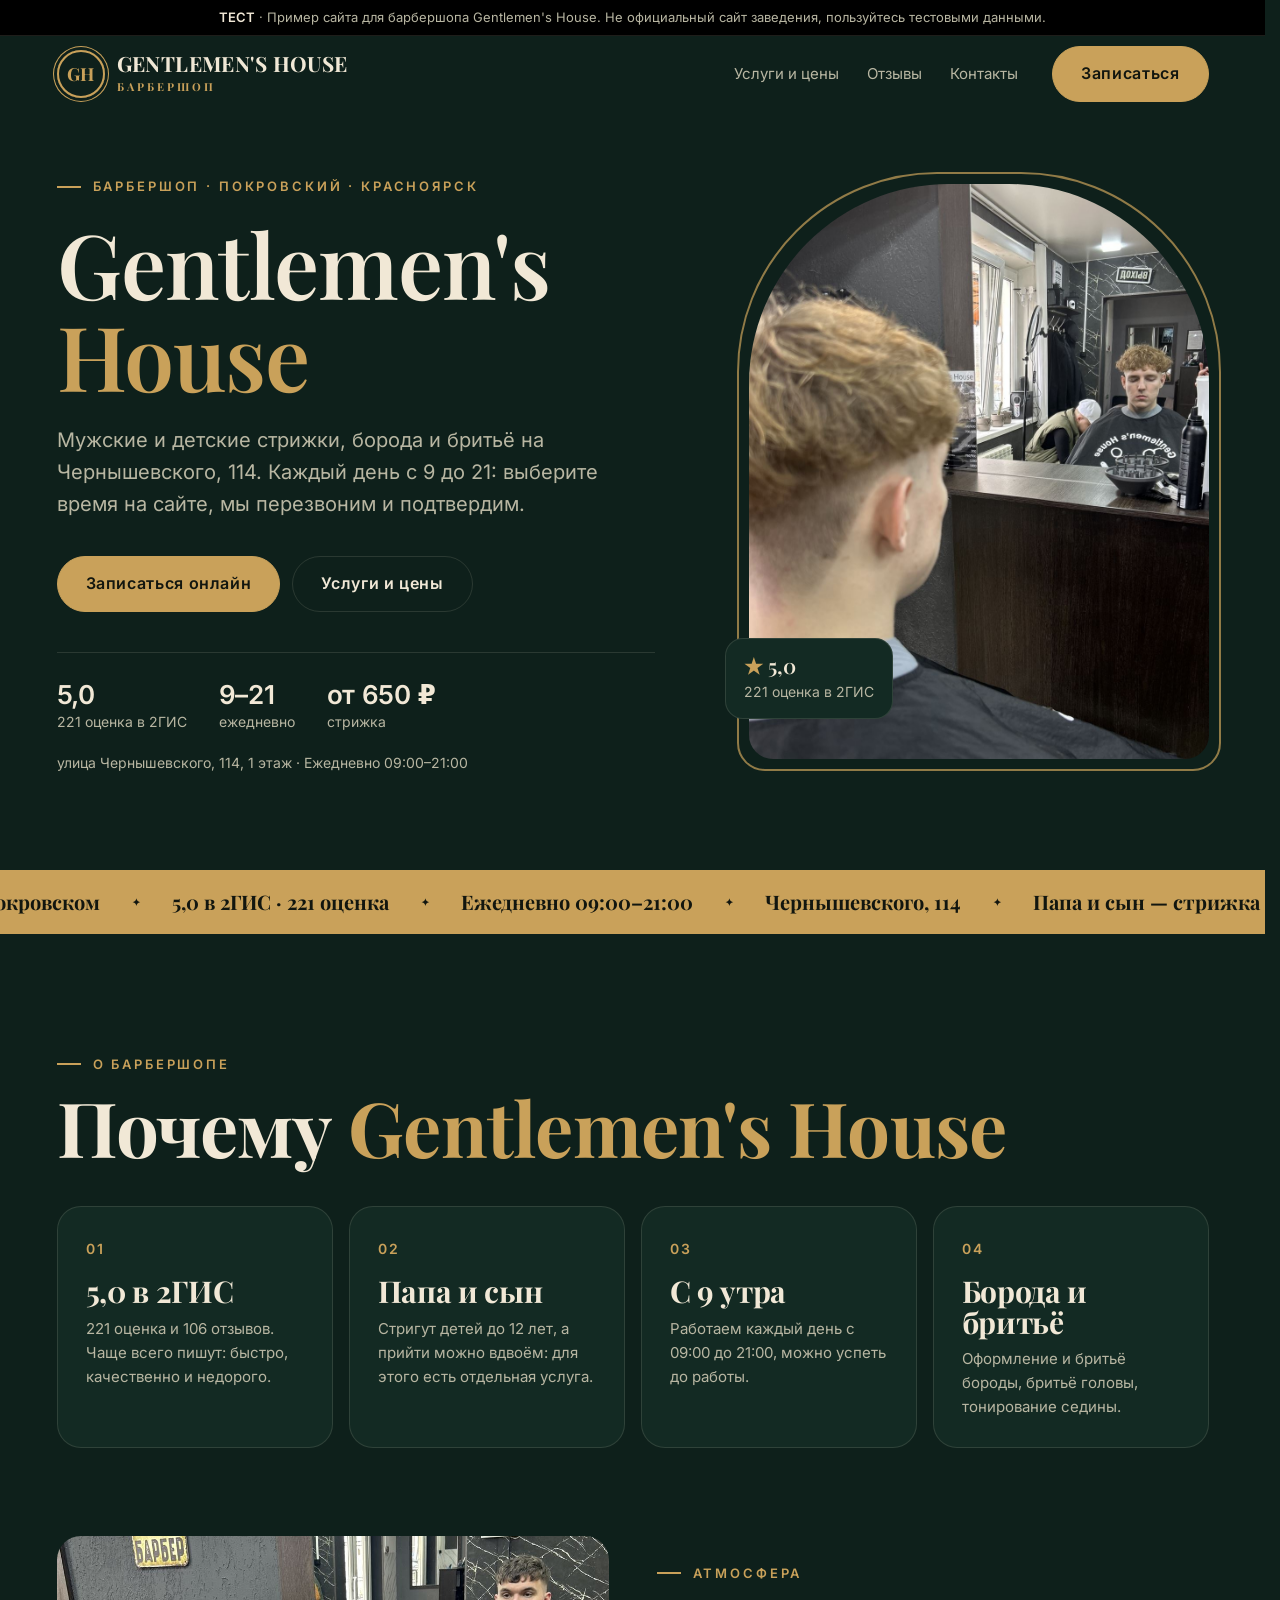
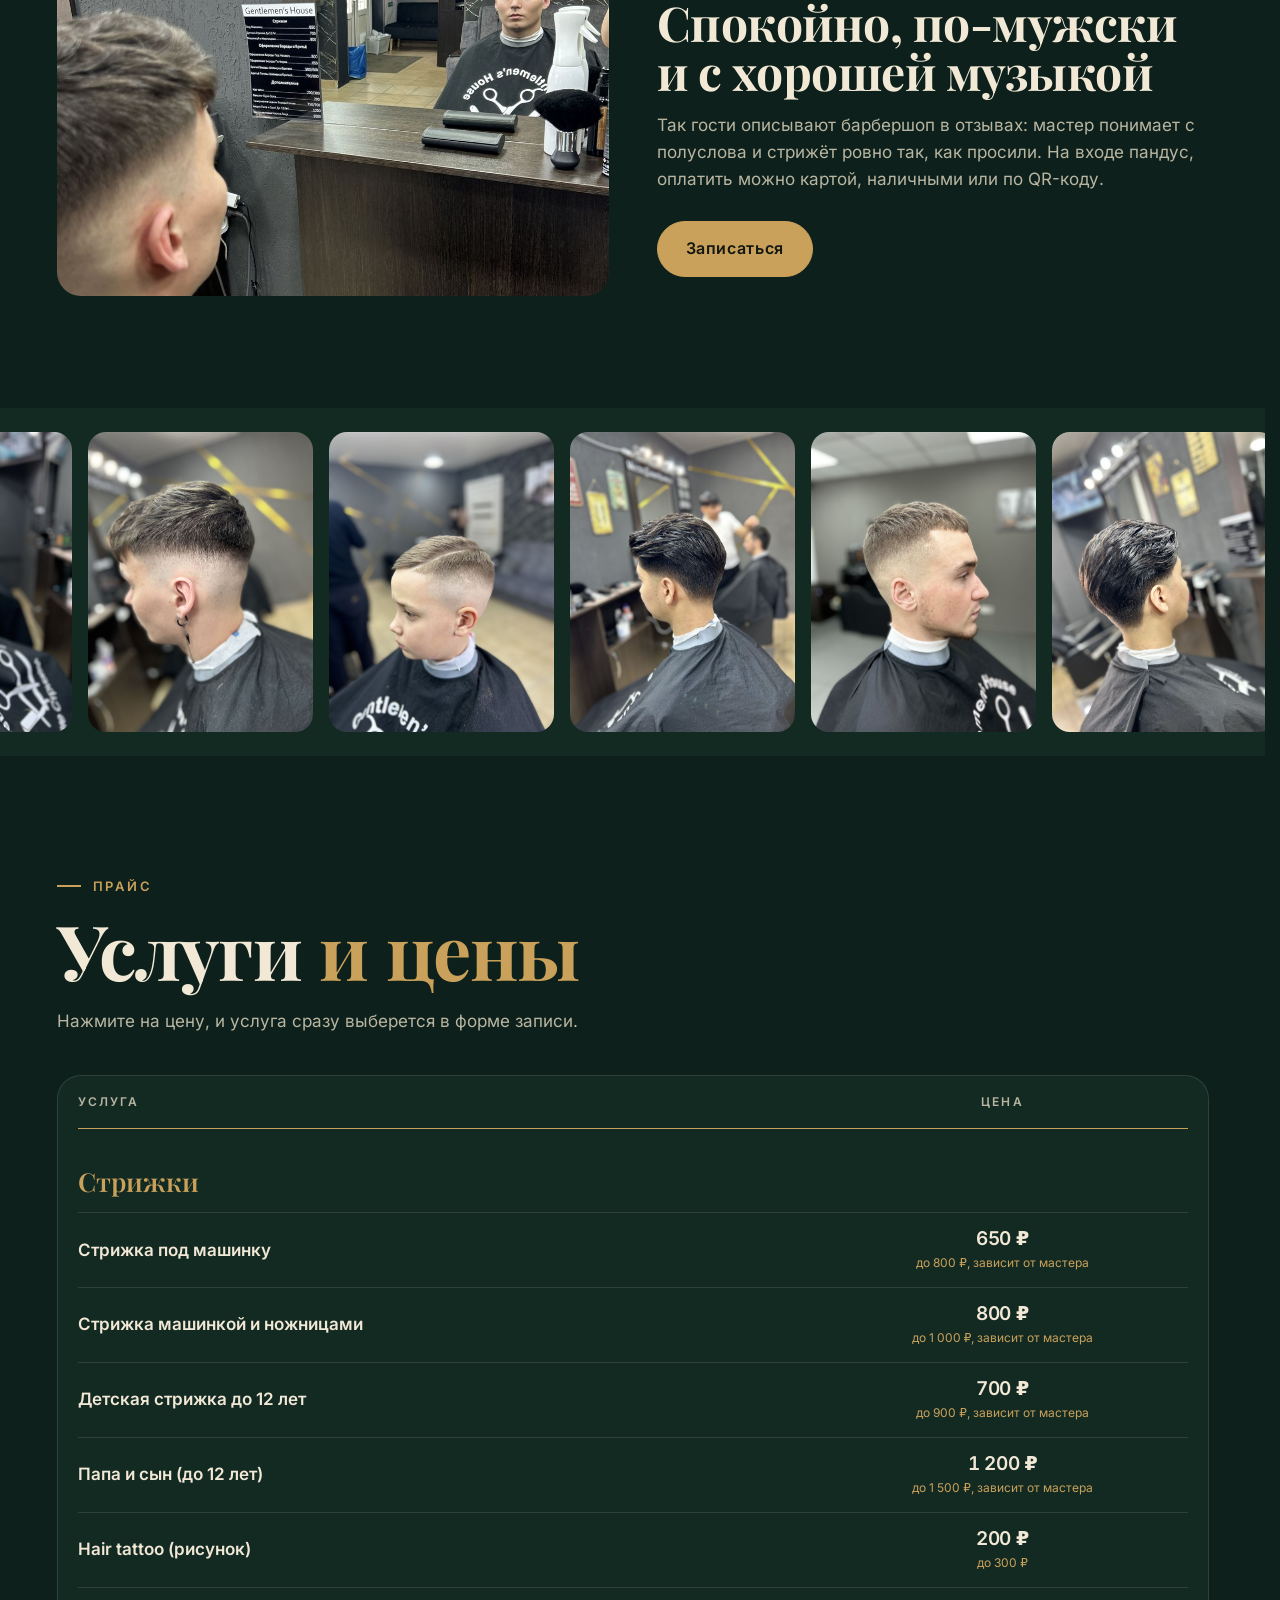
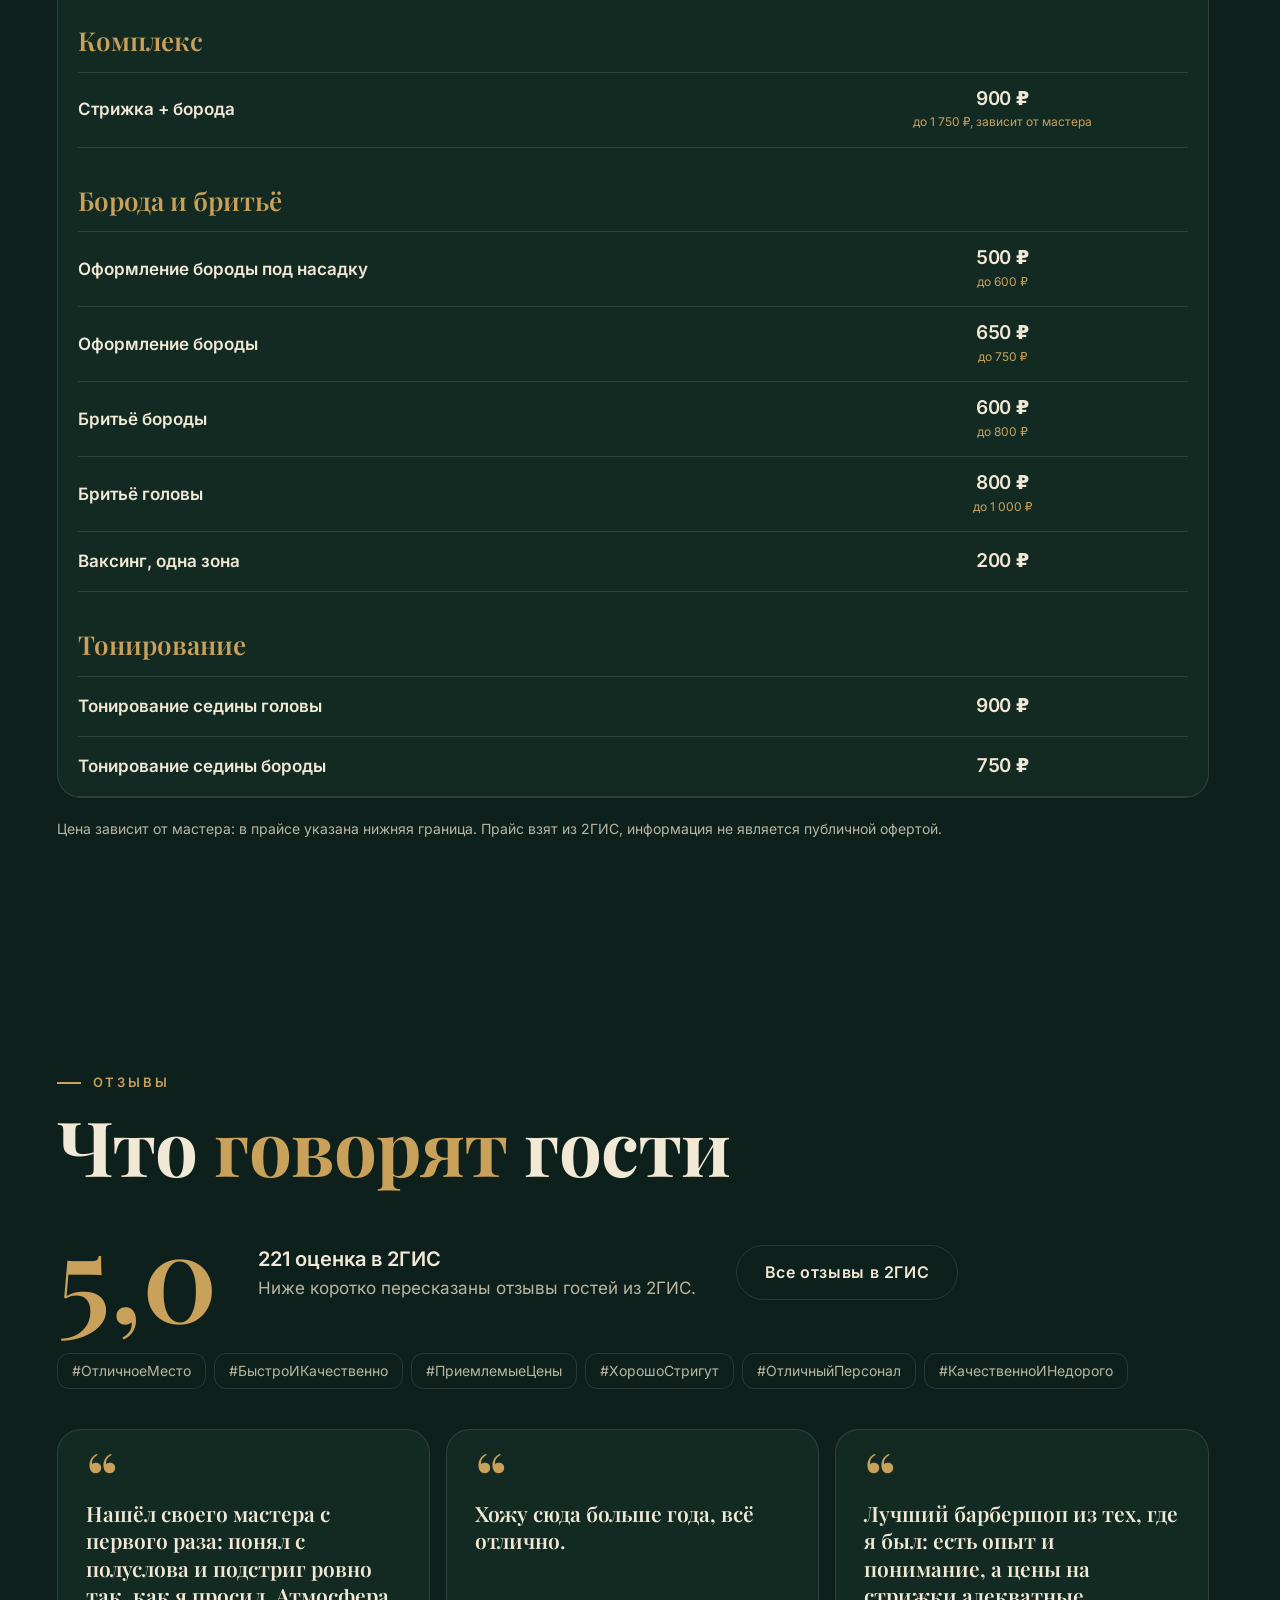
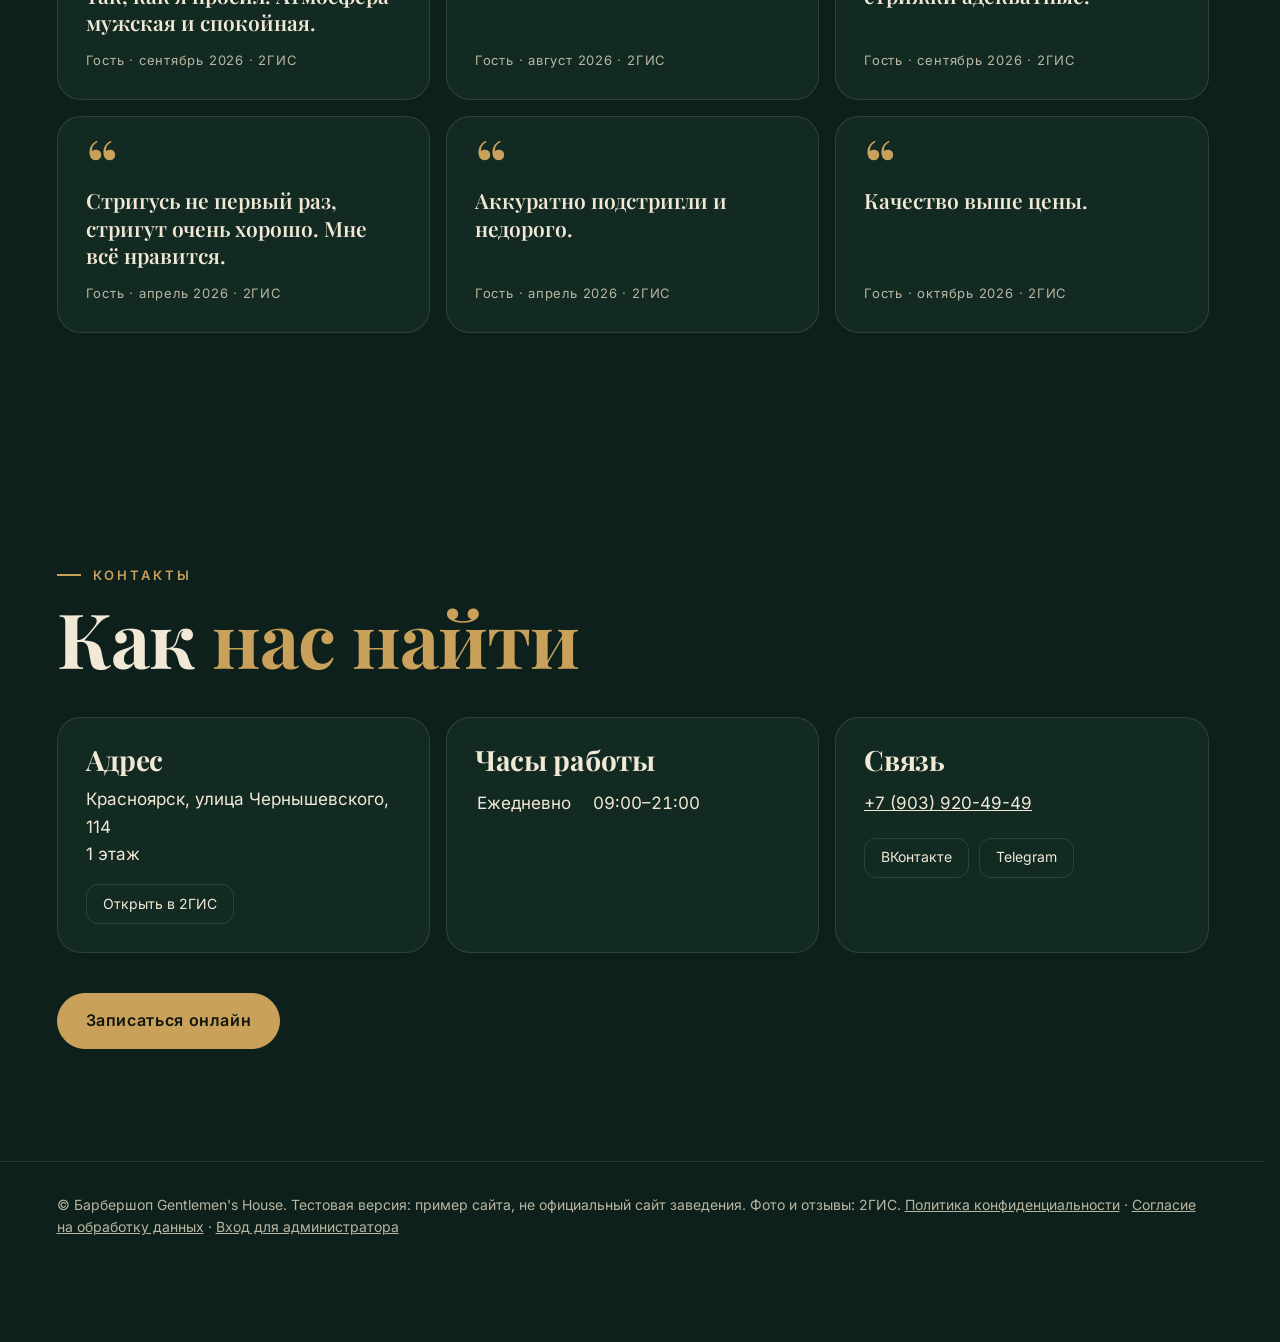
==== commit 6c839893: "Add files via upload" ====
--- a/index.html
+++ b/index.html
@@ -285,8 +285,10 @@
 .feat .n{font-style:normal;font-family:var(--sans);font-weight:600;font-size:14px;letter-spacing:.2em}
 @media (max-width:900px){.feat:nth-child(3){padding-left:28px;border-left:1px solid var(--line)}.feat:nth-child(n+3){border-top:1px solid var(--line)}}
 @media (max-width:560px){.feat,.feat+.feat{padding:24px;border:1px solid var(--line)}}
-.about img{filter:none;border-radius:24px;aspect-ratio:4/5;max-height:620px}
-.about{grid-template-columns:.8fr 1fr;align-items:center}
+/* фото не выше текста: на компьютере рядом с ним, на телефоне над ним */
+.about img{filter:none;border-radius:24px;aspect-ratio:4/3;max-height:360px}
+.about{grid-template-columns:1fr 1fr;align-items:center}
+@media (max-width:900px){.about{grid-template-columns:1fr;gap:24px}.about img{aspect-ratio:3/2;max-height:none}}
 @media (max-width:900px){.about{grid-template-columns:1fr}.about img{aspect-ratio:4/3}}
 .film{border:0;background:var(--bg2)}
 .strip img{filter:none;border-radius:18px}
